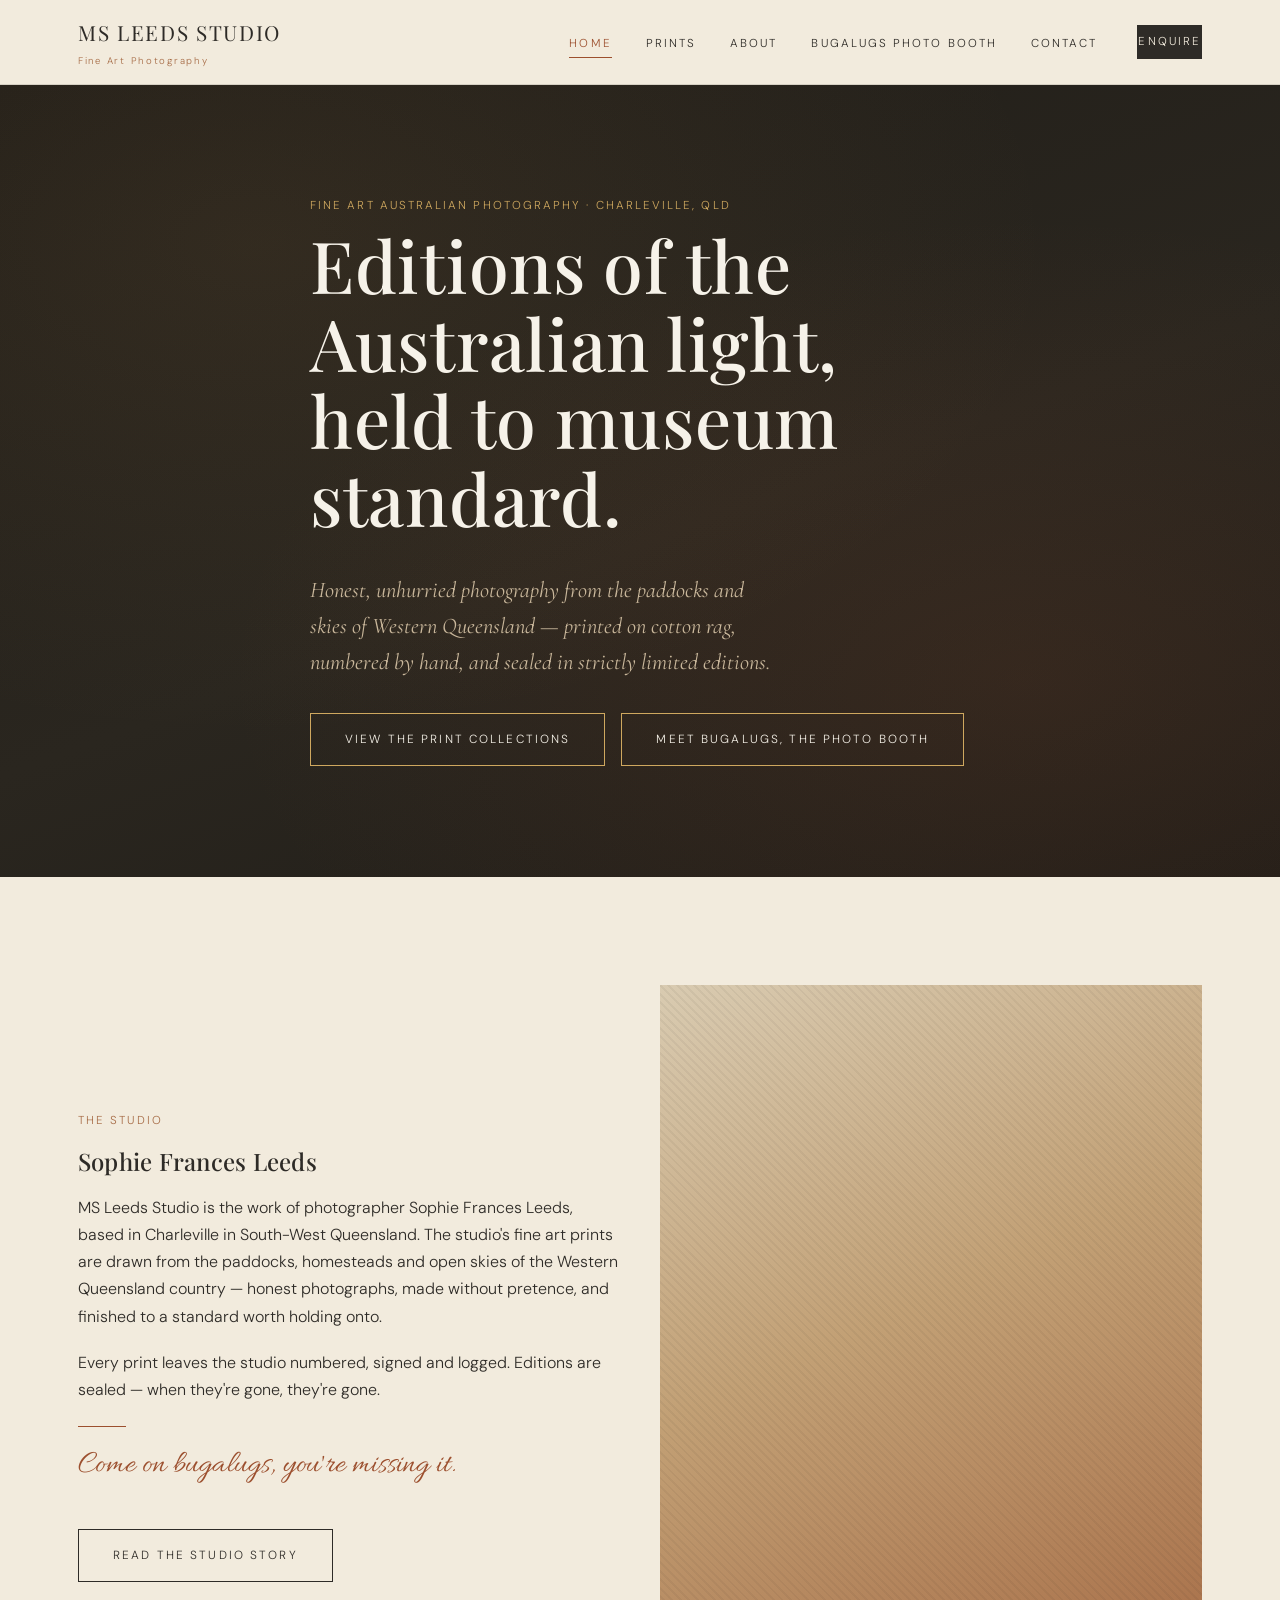
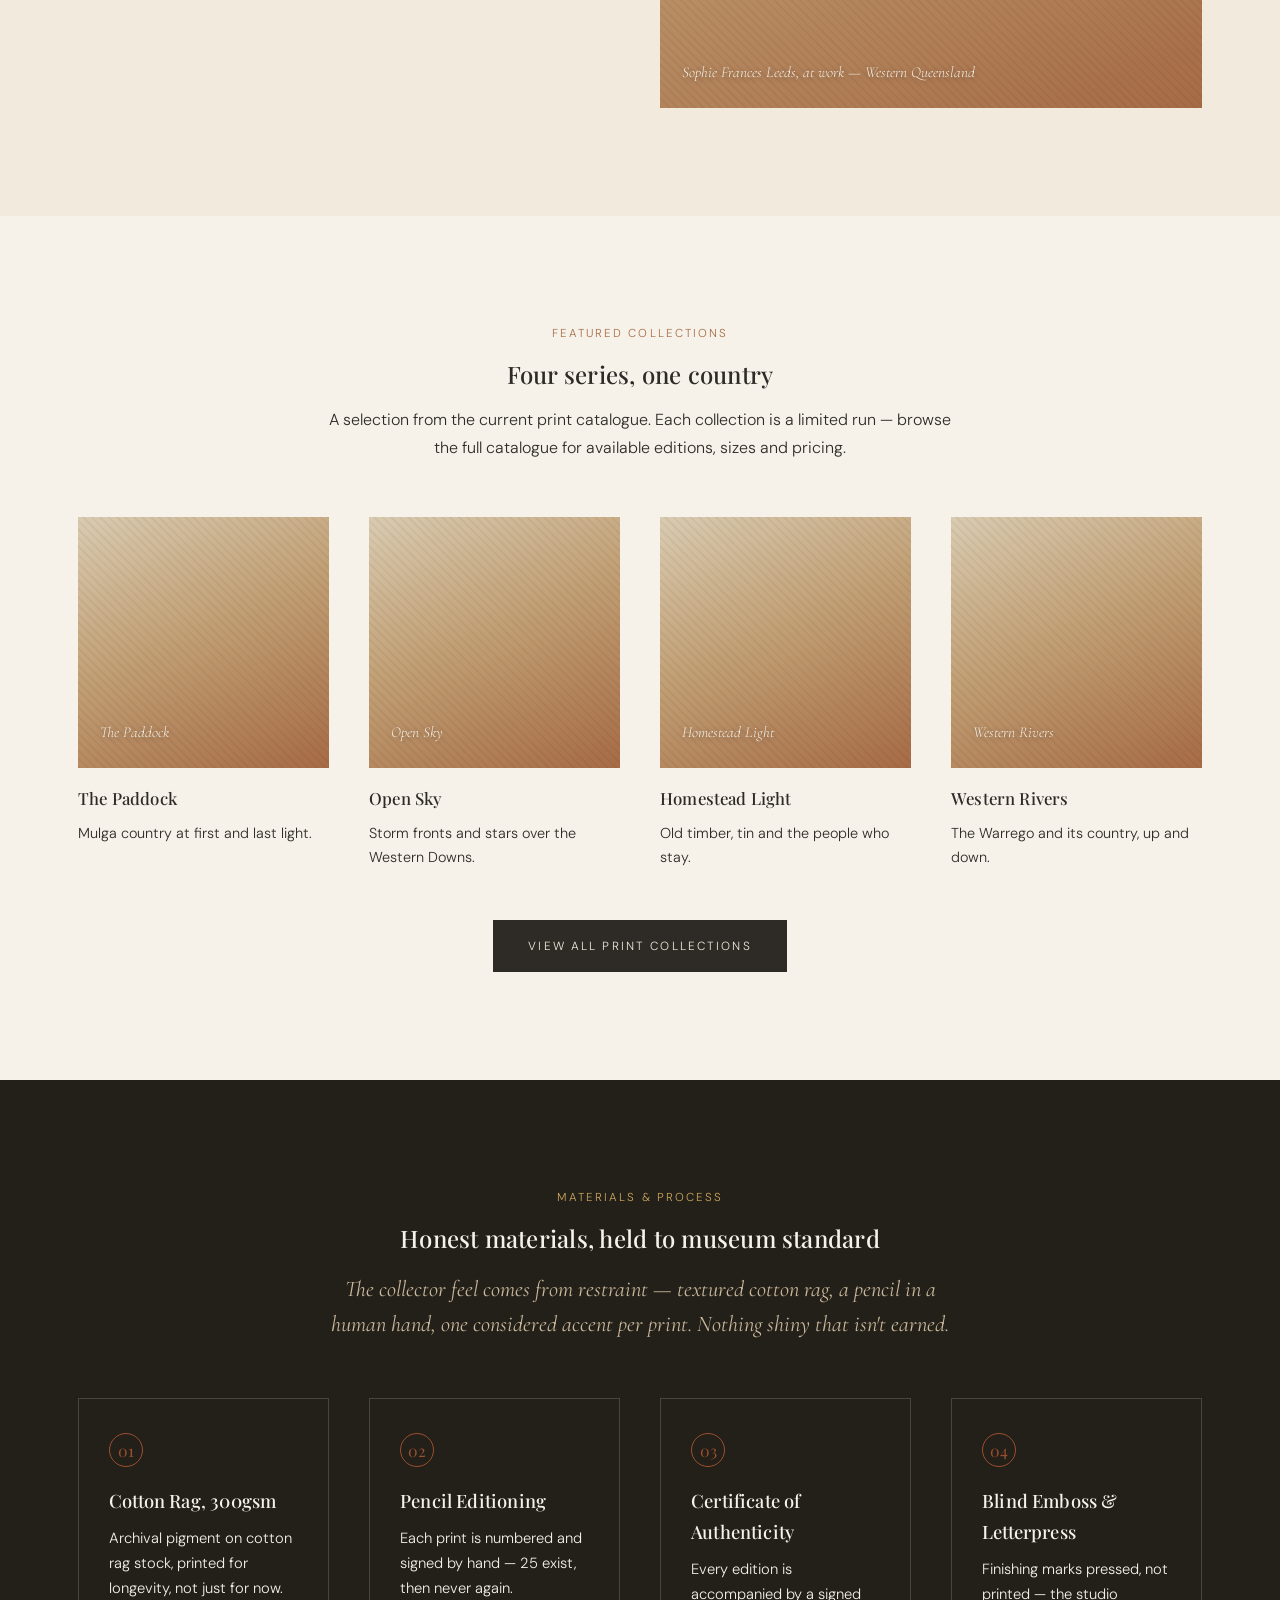
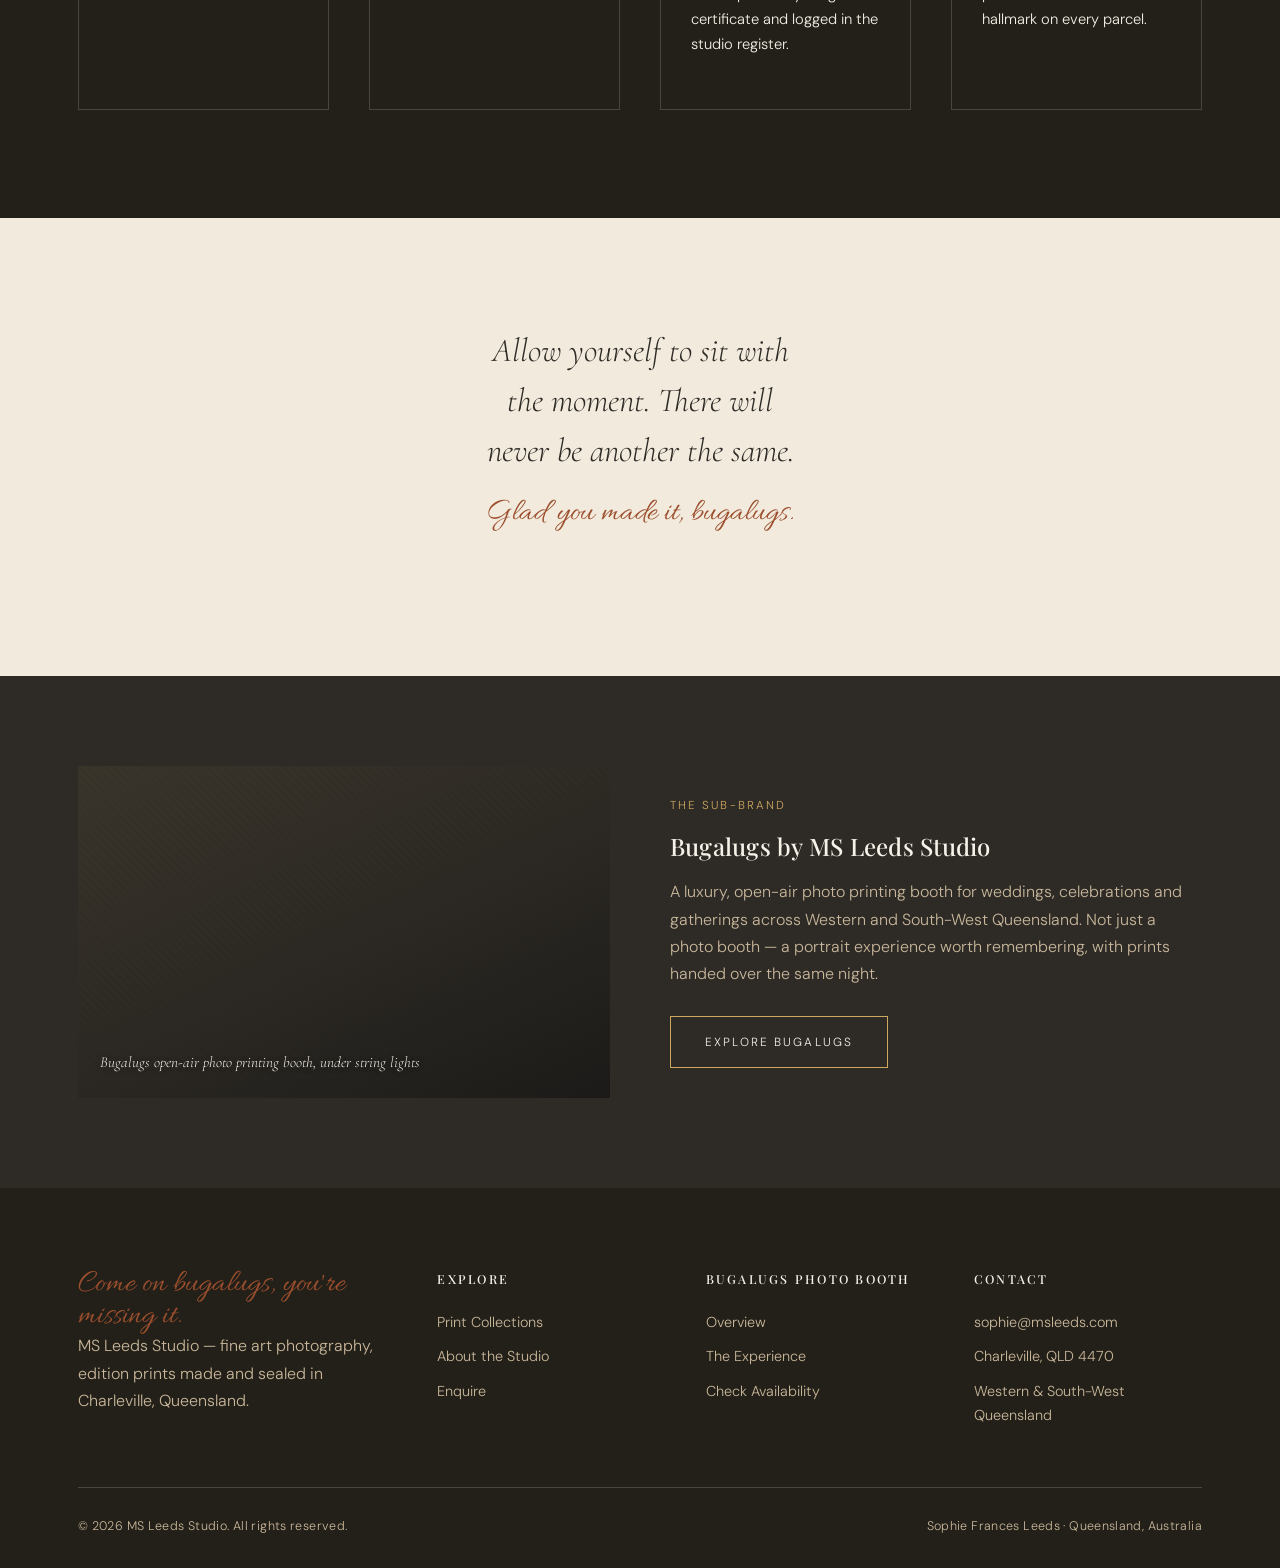
==== index.html @ 44778440 "Build MS Leeds Studio and Bugalugs sub-brand website Static, two-brand site: MS Leeds Studio (fine a" ====
<!doctype html>
<html lang="en-AU">
<head>
<meta charset="UTF-8">
<meta name="viewport" content="width=device-width, initial-scale=1.0">
<title>MS Leeds Studio — Fine Art Australian Photography Prints</title>
<meta name="description" content="MS Leeds Studio: fine art Australian photography, museum-standard limited edition prints made by Sophie Frances Leeds in Charleville, Queensland. Home of Bugalugs, the open-air photo printing booth.">
<link rel="preconnect" href="https://fonts.googleapis.com">
<link href="https://fonts.googleapis.com/css2?family=Playfair+Display:wght@500;600&family=Cormorant+Garamond:ital@1&family=Allura&family=DM+Sans:wght@300;400;500&display=swap" rel="stylesheet">
<link rel="stylesheet" href="css/style.css">
</head>
<body>

<header class="site-header">
  <div class="container">
    <a href="index.html" class="brand-mark">MS LEEDS STUDIO<small>Fine Art Photography</small></a>
    <nav class="main-nav">
      <ul>
        <li><a href="index.html" class="active">Home</a></li>
        <li><a href="gallery.html">Prints</a></li>
        <li><a href="about.html">About</a></li>
        <li><a href="bugalugs/index.html">Bugalugs Photo Booth</a></li>
        <li><a href="contact.html">Contact</a></li>
        <li><a href="contact.html" class="btn btn-solid">Enquire</a></li>
      </ul>
    </nav>
    <button class="nav-toggle" aria-label="Toggle navigation" aria-expanded="false"><span></span><span></span><span></span></button>
  </div>
</header>

<section class="hero">
  <div class="hero-texture"></div>
  <div class="container">
    <span class="eyebrow on-dark">Fine Art Australian Photography · Charleville, QLD</span>
    <h1>Editions of the Australian light, held to museum standard.</h1>
    <p class="lede">Honest, unhurried photography from the paddocks and skies of Western Queensland — printed on cotton rag, numbered by hand, and sealed in strictly limited editions.</p>
    <div class="hero-actions">
      <a href="gallery.html" class="btn btn-on-dark">View the Print Collections</a>
      <a href="bugalugs/index.html" class="btn btn-on-dark">Meet Bugalugs, the Photo Booth</a>
    </div>
  </div>
</section>

<section class="section-linen">
  <div class="container grid grid-2" style="align-items:center;">
    <div>
      <span class="eyebrow">The Studio</span>
      <h2>Sophie Frances Leeds</h2>
      <p>MS Leeds Studio is the work of photographer Sophie Frances Leeds, based in Charleville in South-West Queensland. The studio's fine art prints are drawn from the paddocks, homesteads and open skies of the Western Queensland country — honest photographs, made without pretence, and finished to a standard worth holding onto.</p>
      <p>Every print leaves the studio numbered, signed and logged. Editions are sealed — when they're gone, they're gone.</p>
      <div class="rule"></div>
      <p class="script">Come on bugalugs, you're missing it.</p>
      <a href="about.html" class="btn" style="margin-top:10px;">Read the Studio Story</a>
    </div>
    <div class="frame tall">
      <span class="frame-caption">Sophie Frances Leeds, at work — Western Queensland</span>
    </div>
  </div>
</section>

<section class="section-paper">
  <div class="container">
    <div class="section-header center">
      <span class="eyebrow">Featured Collections</span>
      <h2>Four series, one country</h2>
      <p>A selection from the current print catalogue. Each collection is a limited run — browse the full catalogue for available editions, sizes and pricing.</p>
    </div>
    <div class="grid grid-4">
      <div>
        <div class="frame square"><span class="frame-caption">The Paddock</span></div>
        <h3 style="font-size:1.05rem;margin-top:16px;">The Paddock</h3>
        <p style="font-size:0.9rem;margin:0;">Mulga country at first and last light.</p>
      </div>
      <div>
        <div class="frame square"><span class="frame-caption">Open Sky</span></div>
        <h3 style="font-size:1.05rem;margin-top:16px;">Open Sky</h3>
        <p style="font-size:0.9rem;margin:0;">Storm fronts and stars over the Western Downs.</p>
      </div>
      <div>
        <div class="frame square"><span class="frame-caption">Homestead Light</span></div>
        <h3 style="font-size:1.05rem;margin-top:16px;">Homestead Light</h3>
        <p style="font-size:0.9rem;margin:0;">Old timber, tin and the people who stay.</p>
      </div>
      <div>
        <div class="frame square"><span class="frame-caption">Western Rivers</span></div>
        <h3 style="font-size:1.05rem;margin-top:16px;">Western Rivers</h3>
        <p style="font-size:0.9rem;margin:0;">The Warrego and its country, up and down.</p>
      </div>
    </div>
    <div style="text-align:center;margin-top:50px;">
      <a href="gallery.html" class="btn btn-solid">View All Print Collections</a>
    </div>
  </div>
</section>

<section class="section-dark">
  <div class="container">
    <div class="section-header center on-dark">
      <span class="eyebrow on-dark">Materials &amp; Process</span>
      <h2>Honest materials, held to museum standard</h2>
      <p class="lede" style="margin:0 auto;color:var(--dust);">The collector feel comes from restraint — textured cotton rag, a pencil in a human hand, one considered accent per print. Nothing shiny that isn't earned.</p>
    </div>
    <div class="grid grid-4 on-dark">
      <div class="card" style="background:transparent;border-color:var(--line-on-dark);">
        <div class="card-icon">01</div>
        <h3>Cotton Rag, 300gsm</h3>
        <p style="font-size:0.92rem;">Archival pigment on cotton rag stock, printed for longevity, not just for now.</p>
      </div>
      <div class="card" style="background:transparent;border-color:var(--line-on-dark);">
        <div class="card-icon">02</div>
        <h3>Pencil Editioning</h3>
        <p style="font-size:0.92rem;">Each print is numbered and signed by hand — 25 exist, then never again.</p>
      </div>
      <div class="card" style="background:transparent;border-color:var(--line-on-dark);">
        <div class="card-icon">03</div>
        <h3>Certificate of Authenticity</h3>
        <p style="font-size:0.92rem;">Every edition is accompanied by a signed certificate and logged in the studio register.</p>
      </div>
      <div class="card" style="background:transparent;border-color:var(--line-on-dark);">
        <div class="card-icon">04</div>
        <h3>Blind Emboss &amp; Letterpress</h3>
        <p style="font-size:0.92rem;">Finishing marks pressed, not printed — the studio hallmark on every parcel.</p>
      </div>
    </div>
  </div>
</section>

<section class="section-linen">
  <div class="container" style="text-align:center;">
    <p class="pull-quote" style="margin:0 auto;">Allow yourself to sit with the moment. There will never be another the same.</p>
    <p class="script" style="margin-top:22px;">Glad you made it, bugalugs.</p>
  </div>
</section>

<section class="subbrand-strip">
  <div class="container grid grid-2">
    <div class="frame dark wide"><span class="frame-caption">Bugalugs open-air photo printing booth, under string lights</span></div>
    <div>
      <span class="eyebrow on-dark">The Sub-Brand</span>
      <h2 style="color:var(--paper);">Bugalugs by MS Leeds Studio</h2>
      <p style="color:var(--dust);">A luxury, open-air photo printing booth for weddings, celebrations and gatherings across Western and South-West Queensland. Not just a photo booth — a portrait experience worth remembering, with prints handed over the same night.</p>
      <a href="bugalugs/index.html" class="btn btn-on-dark" style="margin-top:10px;">Explore Bugalugs</a>
    </div>
  </div>
</section>

<footer class="site-footer">
  <div class="container">
    <div class="footer-grid">
      <div class="footer-brand">
        <span class="script">Come on bugalugs, you're missing it.</span>
        <p>MS Leeds Studio — fine art photography, edition prints made and sealed in Charleville, Queensland.</p>
      </div>
      <div>
        <h4>Explore</h4>
        <ul>
          <li><a href="gallery.html">Print Collections</a></li>
          <li><a href="about.html">About the Studio</a></li>
          <li><a href="contact.html">Enquire</a></li>
        </ul>
      </div>
      <div>
        <h4>Bugalugs Photo Booth</h4>
        <ul>
          <li><a href="bugalugs/index.html">Overview</a></li>
          <li><a href="bugalugs/experience.html">The Experience</a></li>
          <li><a href="bugalugs/booking.html">Check Availability</a></li>
        </ul>
      </div>
      <div>
        <h4>Contact</h4>
        <ul>
          <li><a href="mailto:sophie@msleeds.com">sophie@msleeds.com</a></li>
          <li>Charleville, QLD 4470</li>
          <li>Western &amp; South-West Queensland</li>
        </ul>
      </div>
    </div>
    <div class="footer-bottom">
      <span>&copy; <span data-year></span> MS Leeds Studio. All rights reserved.</span>
      <span>Sophie Frances Leeds · Queensland, Australia</span>
    </div>
  </div>
</footer>

<script src="js/main.js"></script>
</body>
</html>
---- css/style.css ----
/* ==========================================================================
   MS LEEDS STUDIO — Design System
   Blend of Brand Bible Edition 05 directions 1a (Paddock Archive) and
   1b (Collector's Cabinet): charcoal/gold base with one rust accent
   and the Allura tagline script carried through.
   ========================================================================== */

:root {
  /* Core palette — MS LEEDS STUDIO */
  --ink: #2e2b27;              /* Ironbark Ink */
  --charcoal: #232019;         /* Collector's Cabinet ground */
  --linen: #f2ebdd;            /* Bleached Linen */
  --paper: #f6f2e9;            /* Paper White */
  --sand: #cdb593;             /* River Sand */
  --kraft: #c2a075;            /* Kraft */
  --walnut: #a66b45;           /* Walnut Clay */
  --rust: #9c4f2e;             /* Sun-Worn Rust — one accent per view */
  --dust: #c9b79b;             /* Dust */
  --gold: #b98a4e;             /* Stockman's Hat / foil gold */
  --gold-bright: #cfa85f;      /* brighter foil highlight */
  --line: rgba(46, 43, 39, 0.14);
  --line-on-dark: rgba(242, 235, 221, 0.18);

  /* Type */
  --font-display: "Playfair Display", "Times New Roman", serif;
  --font-script: "Allura", cursive;
  --font-lede: "Cormorant Garamond", serif;
  --font-body: "DM Sans", -apple-system, sans-serif;

  --tracking-caps: 0.18em;
  --tracking-wide: 0.08em;

  --container: 1180px;
  --radius: 2px;
}

/* ---- Reset ---- */
* { box-sizing: border-box; }
html { scroll-behavior: smooth; }
body {
  margin: 0;
  background: var(--linen);
  color: var(--ink);
  font-family: var(--font-body);
  font-weight: 300;
  font-size: 16px;
  line-height: 1.7;
  -webkit-font-smoothing: antialiased;
}
img { max-width: 100%; display: block; }
a { color: inherit; text-decoration: none; }
ul { list-style: none; margin: 0; padding: 0; }
h1, h2, h3, h4 {
  font-family: var(--font-display);
  font-weight: 500;
  margin: 0 0 0.5em;
  letter-spacing: 0.01em;
}
p { margin: 0 0 1.2em; }
.container {
  max-width: var(--container);
  margin: 0 auto;
  padding: 0 28px;
}

/* ---- Utility type styles ---- */
.eyebrow {
  font-family: var(--font-body);
  font-size: 0.72rem;
  letter-spacing: var(--tracking-caps);
  text-transform: uppercase;
  color: var(--walnut);
  display: block;
  margin-bottom: 0.9em;
}
.eyebrow.on-dark { color: var(--gold-bright); }
.script {
  font-family: var(--font-script);
  font-size: 2rem;
  font-weight: 400;
  color: var(--rust);
  line-height: 1;
}
.script.on-dark { color: var(--gold-bright); }
.lede {
  font-family: var(--font-lede);
  font-style: italic;
  font-size: 1.4rem;
  line-height: 1.6;
  font-weight: 400;
}
.spaced-caps {
  text-transform: uppercase;
  letter-spacing: var(--tracking-caps);
}
.rule {
  width: 48px;
  height: 1px;
  background: var(--rust);
  border: none;
  margin: 1.4em 0;
}
.rule.center { margin-left: auto; margin-right: auto; }
.rule.on-dark { background: var(--gold); }

/* ---- Buttons ---- */
.btn {
  display: inline-block;
  padding: 15px 34px;
  font-family: var(--font-body);
  font-size: 0.74rem;
  letter-spacing: var(--tracking-caps);
  text-transform: uppercase;
  border: 1px solid var(--ink);
  color: var(--ink);
  background: transparent;
  transition: background 0.25s ease, color 0.25s ease, border-color 0.25s ease;
  cursor: pointer;
}
.btn:hover { background: var(--ink); color: var(--linen); }
.btn-solid {
  background: var(--ink);
  color: var(--linen);
  border-color: var(--ink);
}
.btn-solid:hover { background: var(--rust); border-color: var(--rust); color: var(--paper); }
.btn-on-dark { border-color: var(--gold-bright); color: var(--paper); }
.btn-on-dark:hover { background: var(--gold); border-color: var(--gold); color: var(--charcoal); }

/* ---- Header / Nav ---- */
.site-header {
  position: sticky;
  top: 0;
  z-index: 100;
  /* Solid (not translucent+blurred) background: backdrop-filter would create a
     new containing block for the fixed-position mobile nav panel below,
     collapsing it to the header's own height instead of the full viewport. */
  background: var(--linen);
  border-bottom: 1px solid var(--line);
}
.site-header .container {
  display: flex;
  align-items: center;
  justify-content: space-between;
  height: 84px;
}
.brand-mark {
  font-family: var(--font-display);
  font-size: 1.3rem;
  letter-spacing: var(--tracking-wide);
}
.brand-mark small {
  display: block;
  font-family: var(--font-body);
  font-size: 0.6rem;
  letter-spacing: var(--tracking-caps);
  color: var(--walnut);
  margin-top: 3px;
}
.main-nav ul { display: flex; gap: 34px; align-items: center; }
.main-nav a {
  font-size: 0.72rem;
  letter-spacing: var(--tracking-caps);
  text-transform: uppercase;
  padding: 6px 0;
  border-bottom: 1px solid transparent;
  transition: border-color 0.2s ease, color 0.2s ease;
}
.main-nav a:hover, .main-nav a.active { border-color: var(--rust); color: var(--rust); }
.main-nav .btn { margin-left: 6px; }
.nav-toggle {
  display: none;
  background: none;
  border: none;
  cursor: pointer;
  padding: 8px;
}
.nav-toggle span {
  display: block;
  width: 24px;
  height: 1px;
  background: var(--ink);
  margin: 6px 0;
}

/* ---- Hero ---- */
.hero {
  min-height: 88vh;
  display: flex;
  align-items: center;
  position: relative;
  background: var(--charcoal);
  color: var(--paper);
  overflow: hidden;
}
.hero-texture {
  position: absolute;
  inset: 0;
  background:
    radial-gradient(ellipse at 20% 20%, rgba(185,138,78,0.10), transparent 55%),
    radial-gradient(ellipse at 80% 75%, rgba(156,79,46,0.14), transparent 55%),
    linear-gradient(160deg, #201d18 0%, #2a261f 55%, #201d18 100%);
}
.hero .container { position: relative; z-index: 2; }
.hero h1 {
  font-size: clamp(2.6rem, 5.6vw, 4.6rem);
  color: var(--paper);
  max-width: 15ch;
  line-height: 1.08;
}
.hero p.lede { max-width: 46ch; color: var(--dust); }
.hero-actions { display: flex; gap: 16px; margin-top: 34px; flex-wrap: wrap; }

/* ---- Sections ---- */
section { padding: 108px 0; }
.section-tight { padding: 72px 0; }
.section-dark { background: var(--charcoal); color: var(--paper); }
.section-linen { background: var(--linen); }
.section-paper { background: var(--paper); }
.section-header { max-width: 640px; margin-bottom: 56px; }
.section-header.center { margin-left: auto; margin-right: auto; text-align: center; }
.section-dark .eyebrow { color: var(--gold-bright); }
.section-dark h2 { color: var(--paper); }

/* ---- Grids ---- */
.grid {
  display: grid;
  gap: 40px;
}
.grid-2 { grid-template-columns: repeat(2, 1fr); }
.grid-3 { grid-template-columns: repeat(3, 1fr); }
.grid-4 { grid-template-columns: repeat(4, 1fr); }

/* ---- Frame placeholder (for photography not yet supplied) ---- */
.frame {
  position: relative;
  width: 100%;
  aspect-ratio: 4 / 5;
  background: linear-gradient(155deg, #d9cbb1 0%, #c2a075 45%, #a66b45 100%);
  display: flex;
  align-items: flex-end;
  padding: 22px;
  overflow: hidden;
}
.frame::before {
  content: "";
  position: absolute;
  inset: 0;
  background-image:
    repeating-linear-gradient(45deg, rgba(46,43,39,0.05) 0 2px, transparent 2px 6px);
  mix-blend-mode: multiply;
}
.frame.wide { aspect-ratio: 16 / 10; }
.frame.square { aspect-ratio: 1 / 1; }
.frame.tall { aspect-ratio: 3 / 4; }
.frame.dark {
  background: linear-gradient(155deg, #3a352b 0%, #2b2823 55%, #1c1b19 100%);
}
.frame-caption {
  position: relative;
  z-index: 2;
  font-family: var(--font-lede);
  font-style: italic;
  font-size: 0.95rem;
  color: var(--paper);
  text-shadow: 0 1px 6px rgba(0,0,0,0.35);
}

/* ---- Cards ---- */
.card {
  border: 1px solid var(--line);
  padding: 34px 30px;
  background: var(--paper);
}
.card h3 { font-size: 1.15rem; }
.card-icon {
  width: 34px; height: 34px;
  border: 1px solid var(--rust);
  border-radius: 50%;
  display: flex; align-items: center; justify-content: center;
  margin-bottom: 18px;
  color: var(--rust);
  font-family: var(--font-display);
}

/* ---- Numbered list (principles etc.) ---- */
.numbered-list li {
  display: flex;
  gap: 18px;
  padding: 16px 0;
  border-bottom: 1px solid var(--line);
  align-items: baseline;
}
.numbered-list li:first-child { border-top: 1px solid var(--line); }
.numbered-list .num {
  font-family: var(--font-display);
  color: var(--rust);
  font-size: 1.05rem;
  width: 28px;
  flex-shrink: 0;
}
.on-dark .numbered-list li { border-color: var(--line-on-dark); }

/* ---- Quote block ---- */
.pull-quote {
  font-family: var(--font-lede);
  font-style: italic;
  font-size: clamp(1.5rem, 2.6vw, 2.1rem);
  line-height: 1.5;
  max-width: 22ch;
}

/* ---- Steps ---- */
.steps { display: grid; grid-template-columns: repeat(5, 1fr); gap: 24px; }
.step { text-align: center; }
.step .num {
  font-family: var(--font-display);
  font-size: 1.6rem;
  color: var(--gold-bright);
  display: block;
  margin-bottom: 10px;
}

/* ---- Gallery masonry-ish ---- */
.gallery-grid {
  display: grid;
  grid-template-columns: repeat(3, 1fr);
  gap: 22px;
}

/* ---- Form ---- */
.form-wrap { max-width: 640px; }
.field { margin-bottom: 22px; }
.field label {
  display: block;
  font-size: 0.7rem;
  letter-spacing: var(--tracking-caps);
  text-transform: uppercase;
  margin-bottom: 8px;
  color: var(--walnut);
}
.on-dark .field label { color: var(--gold-bright); }
.field input,
.field select,
.field textarea {
  width: 100%;
  padding: 13px 14px;
  background: var(--paper);
  border: 1px solid var(--line);
  font-family: var(--font-body);
  font-size: 0.95rem;
  color: var(--ink);
}
.on-dark .field input,
.on-dark .field select,
.on-dark .field textarea {
  background: rgba(246,242,233,0.06);
  border-color: var(--line-on-dark);
  color: var(--paper);
}
.field textarea { min-height: 130px; resize: vertical; }
.field-row { display: grid; grid-template-columns: 1fr 1fr; gap: 20px; }
.form-note { font-size: 0.85rem; color: var(--walnut); margin-top: 18px; }
.on-dark .form-note { color: var(--dust); }
.form-success {
  display: none;
  padding: 22px;
  border: 1px solid var(--rust);
  background: rgba(156,79,46,0.06);
  margin-top: 20px;
}
.form-success.visible { display: block; }

/* ---- Footer ---- */
.site-footer {
  background: var(--charcoal);
  color: var(--dust);
  padding: 80px 0 30px;
}
.footer-grid {
  display: grid;
  grid-template-columns: 1.4fr 1fr 1fr 1fr;
  gap: 40px;
  padding-bottom: 50px;
  border-bottom: 1px solid var(--line-on-dark);
}
.footer-grid h4 {
  color: var(--paper);
  font-size: 0.78rem;
  letter-spacing: var(--tracking-caps);
  text-transform: uppercase;
  margin-bottom: 20px;
}
.footer-grid ul li { margin-bottom: 10px; font-size: 0.9rem; }
.footer-grid ul a:hover { color: var(--gold-bright); }
.footer-brand .script { margin-bottom: 14px; }
.footer-bottom {
  display: flex;
  justify-content: space-between;
  align-items: center;
  padding-top: 28px;
  font-size: 0.78rem;
  letter-spacing: 0.03em;
  flex-wrap: wrap;
  gap: 10px;
}
.footer-bottom a:hover { color: var(--gold-bright); }

/* ---- Badges / tags ---- */
.tag-row { display: flex; flex-wrap: wrap; gap: 10px; }
.tag {
  font-size: 0.68rem;
  letter-spacing: var(--tracking-caps);
  text-transform: uppercase;
  padding: 8px 14px;
  border: 1px solid var(--line);
}
.on-dark .tag { border-color: var(--line-on-dark); }

/* ---- Sub-brand strip (cross-promo) ---- */
.subbrand-strip {
  background: var(--ink);
  color: var(--paper);
  padding: 90px 0;
}
.subbrand-strip .grid-2 { align-items: center; gap: 60px; }

/* ---- Responsive ---- */
@media (max-width: 980px) {
  .grid-3, .grid-4 { grid-template-columns: repeat(2, 1fr); }
  .footer-grid { grid-template-columns: 1fr 1fr; }
  .steps { grid-template-columns: repeat(3, 1fr); }
  .gallery-grid { grid-template-columns: repeat(2, 1fr); }
}
@media (max-width: 760px) {
  .main-nav { position: fixed; inset: 84px 0 0 0; background: var(--linen); padding: 30px 28px; transform: translateX(100%); transition: transform 0.3s ease; overflow-y: auto; }
  .main-nav.open { transform: translateX(0); }
  .main-nav ul { flex-direction: column; align-items: flex-start; gap: 22px; }
  .nav-toggle { display: block; }
  .grid-2, .grid-3, .grid-4 { grid-template-columns: 1fr; }
  .field-row { grid-template-columns: 1fr; }
  .footer-grid { grid-template-columns: 1fr; }
  .steps { grid-template-columns: 1fr 1fr; }
  .gallery-grid { grid-template-columns: 1fr 1fr; }
  section { padding: 72px 0; }
  .subbrand-strip .grid-2 { gap: 34px; }
}
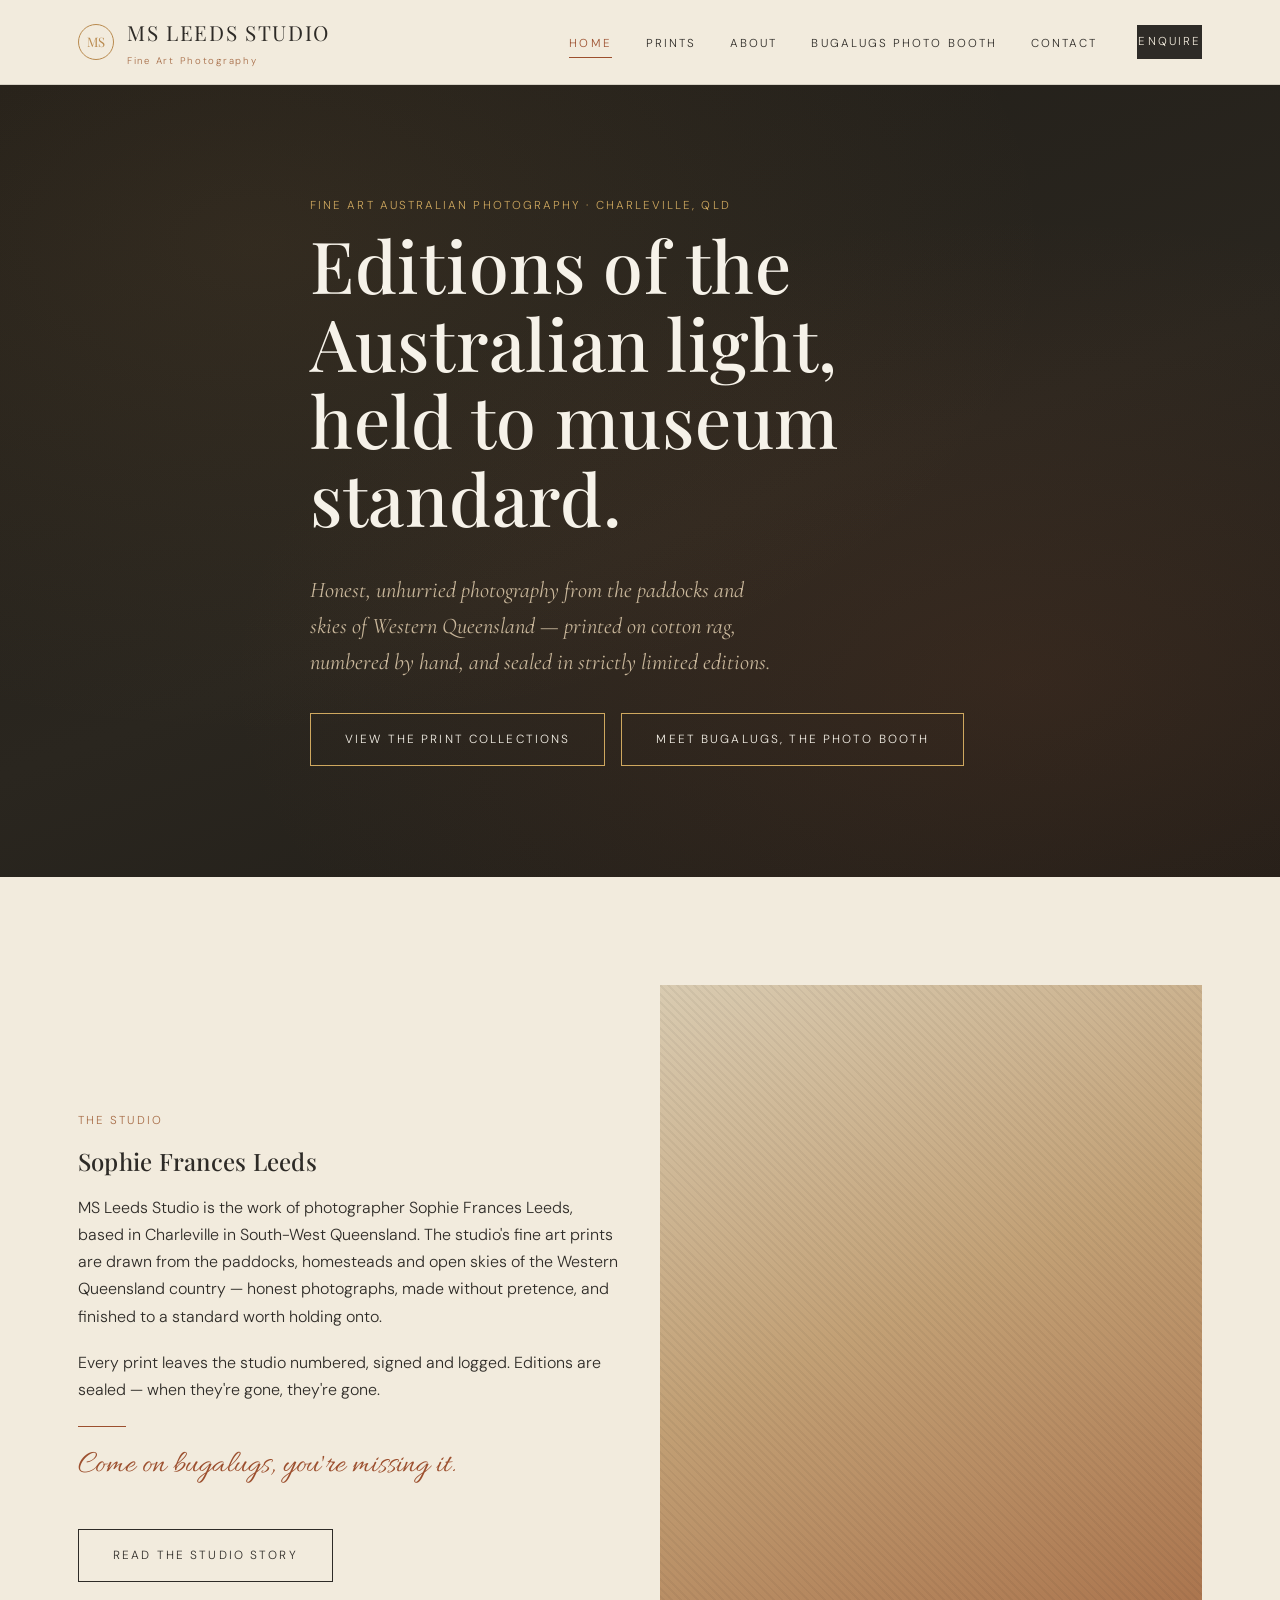
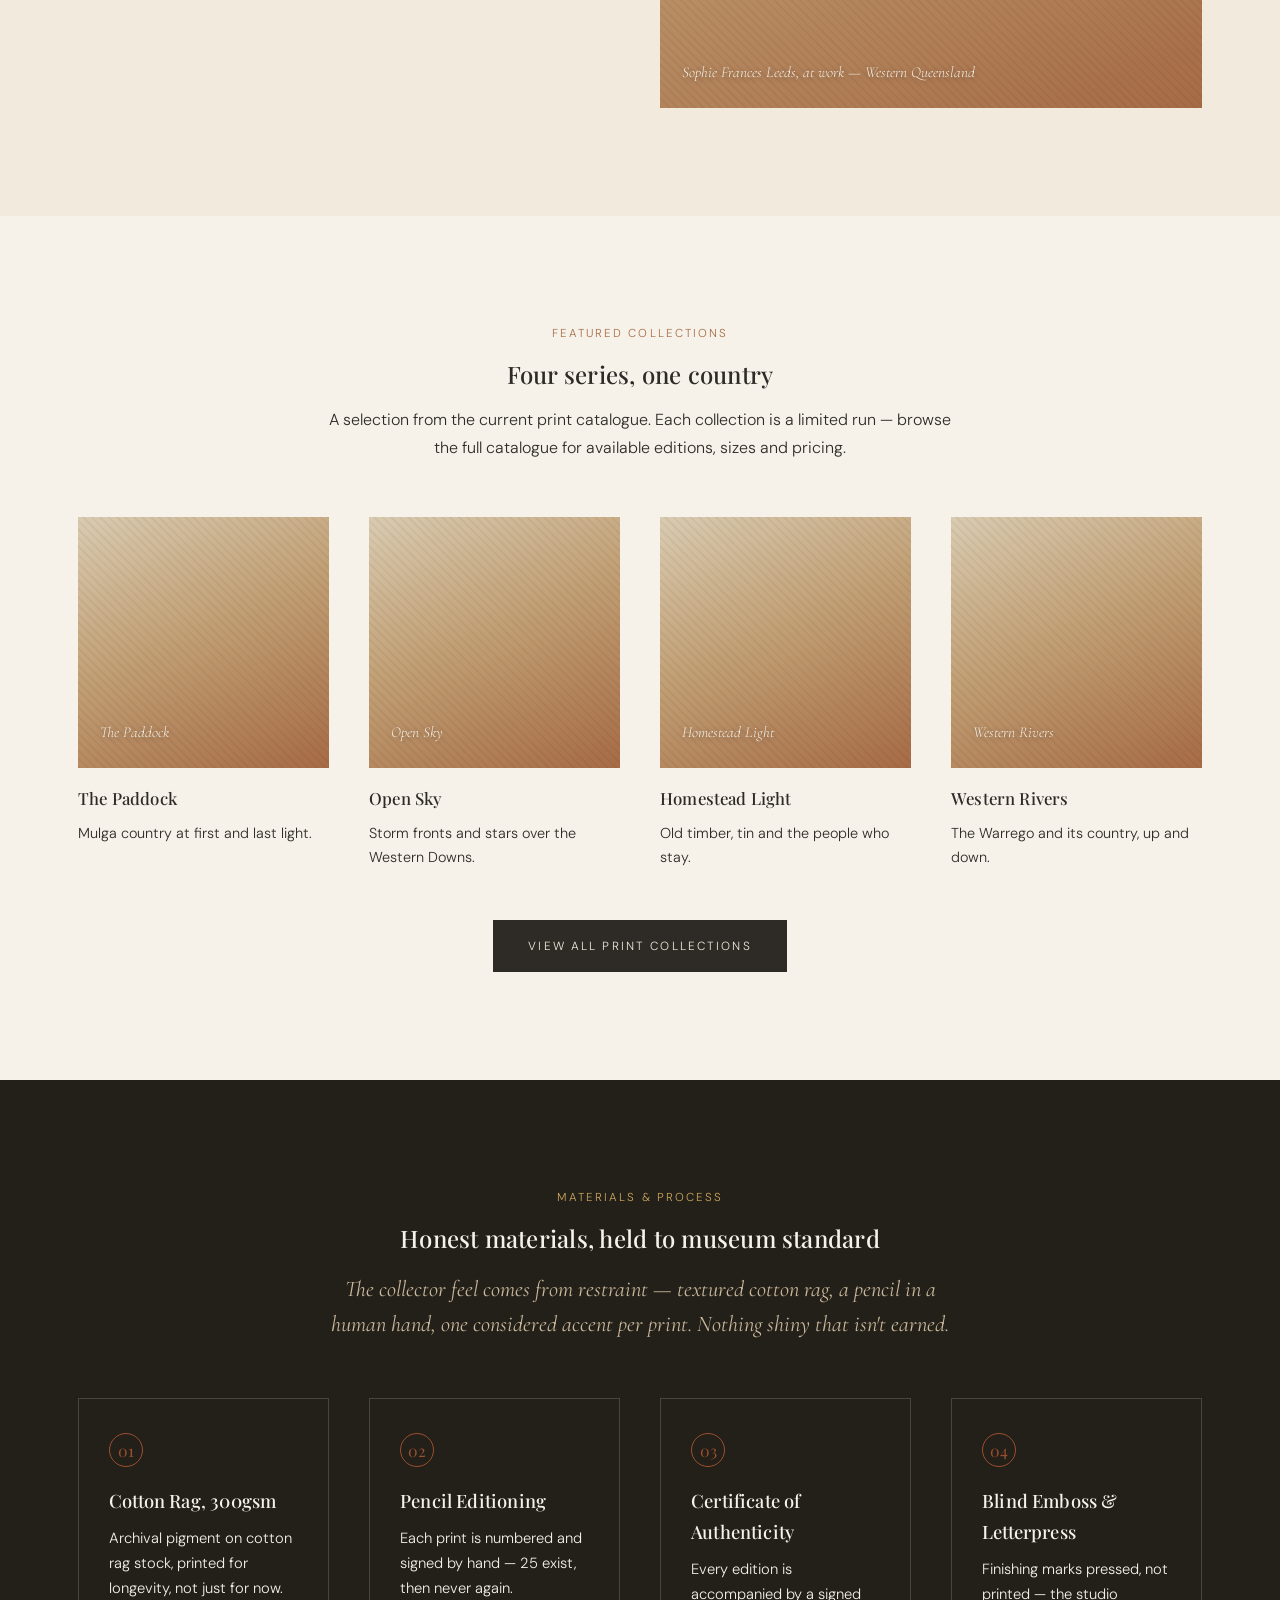
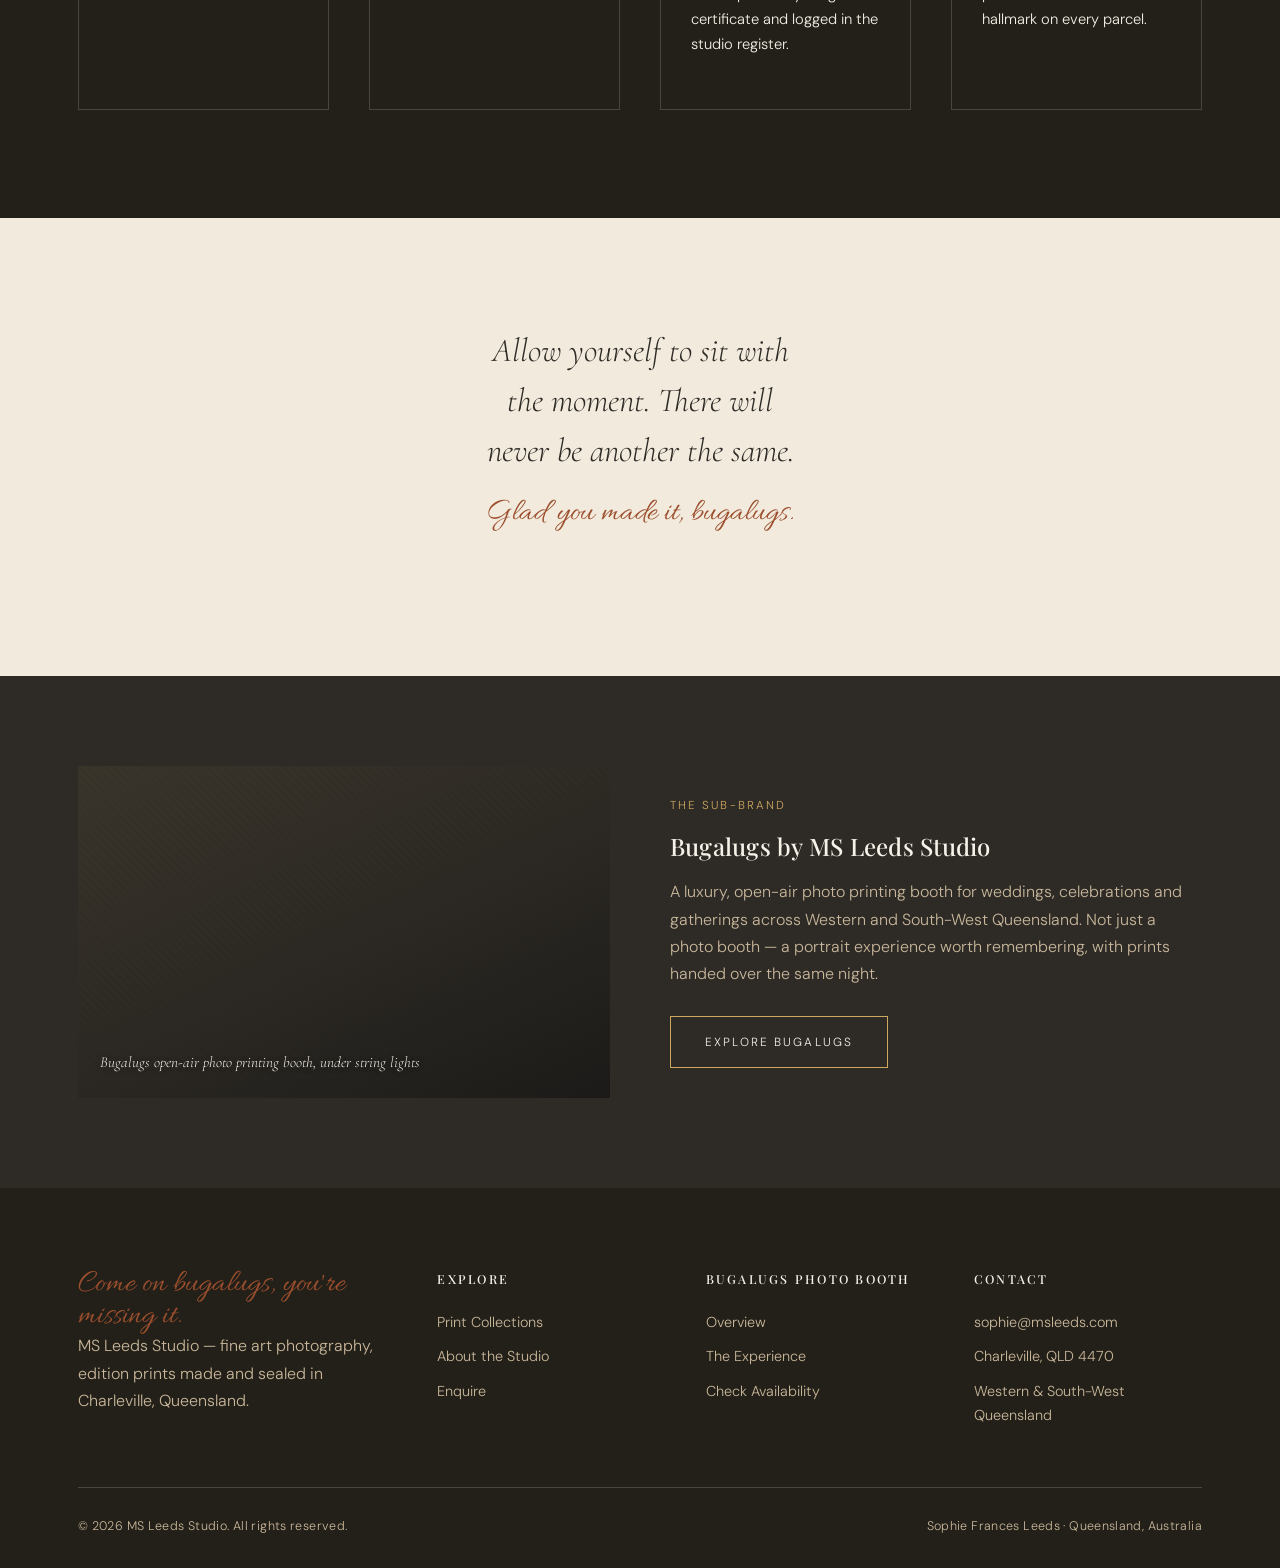
==== commit eb67fea9: "Add MS/B monogram badges and School Formals & Ag Shows event types Pulls in the parts of the newly s" ====
--- a/index.html
+++ b/index.html
@@ -4,6 +4,7 @@
 <meta charset="UTF-8">
 <meta name="viewport" content="width=device-width, initial-scale=1.0">
 <title>MS Leeds Studio — Fine Art Australian Photography Prints</title>
+<link rel="icon" type="image/svg+xml" href="data:image/svg+xml,%3Csvg xmlns='http://www.w3.org/2000/svg' viewBox='0 0 64 64'%3E%3Ccircle cx='32' cy='32' r='31' fill='%232e2b27'/%3E%3Ctext x='32' y='41' font-family='Georgia,serif' font-size='22' fill='%23cfa85f' text-anchor='middle'%3EMS%3C/text%3E%3C/svg%3E">
 <meta name="description" content="MS Leeds Studio: fine art Australian photography, museum-standard limited edition prints made by Sophie Frances Leeds in Charleville, Queensland. Home of Bugalugs, the open-air photo printing booth.">
 <link rel="preconnect" href="https://fonts.googleapis.com">
 <link href="https://fonts.googleapis.com/css2?family=Playfair+Display:wght@500;600&family=Cormorant+Garamond:ital@1&family=Allura&family=DM+Sans:wght@300;400;500&display=swap" rel="stylesheet">
@@ -13,7 +14,7 @@
 
 <header class="site-header">
   <div class="container">
-    <a href="index.html" class="brand-mark">MS LEEDS STUDIO<small>Fine Art Photography</small></a>
+    <a href="index.html" class="brand-mark"><span class="monogram" aria-hidden="true">MS</span><span>MS LEEDS STUDIO<small>Fine Art Photography</small></span></a>
     <nav class="main-nav">
       <ul>
         <li><a href="index.html" class="active">Home</a></li>
--- a/css/style.css
+++ b/css/style.css
@@ -145,6 +145,9 @@
   height: 84px;
 }
 .brand-mark {
+  display: flex;
+  align-items: center;
+  gap: 13px;
   font-family: var(--font-display);
   font-size: 1.3rem;
   letter-spacing: var(--tracking-wide);
@@ -156,6 +159,20 @@
   letter-spacing: var(--tracking-caps);
   color: var(--walnut);
   margin-top: 3px;
+}
+.monogram {
+  flex-shrink: 0;
+  width: 36px;
+  height: 36px;
+  border-radius: 50%;
+  border: 1px solid var(--gold);
+  display: flex;
+  align-items: center;
+  justify-content: center;
+  font-family: var(--font-display);
+  font-size: 0.82rem;
+  letter-spacing: 0.03em;
+  color: var(--gold);
 }
 .main-nav ul { display: flex; gap: 34px; align-items: center; }
 .main-nav a {
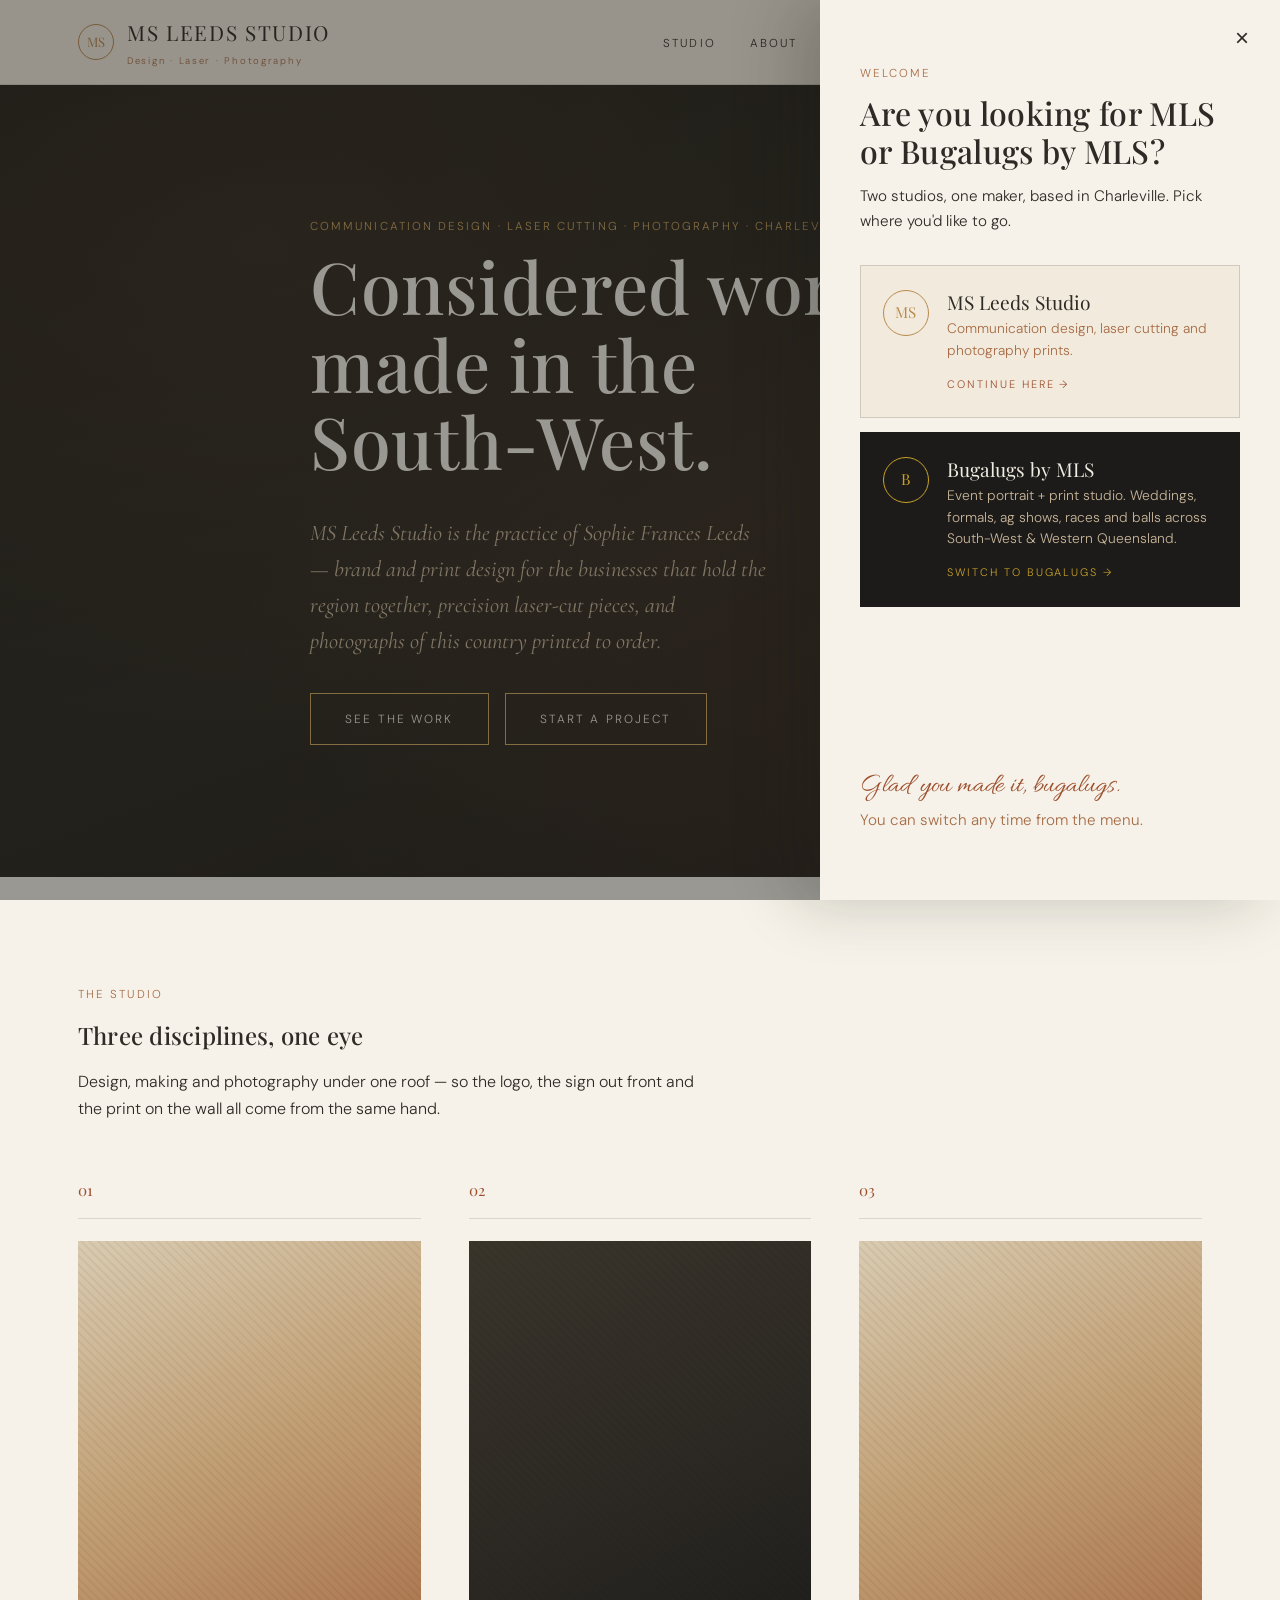
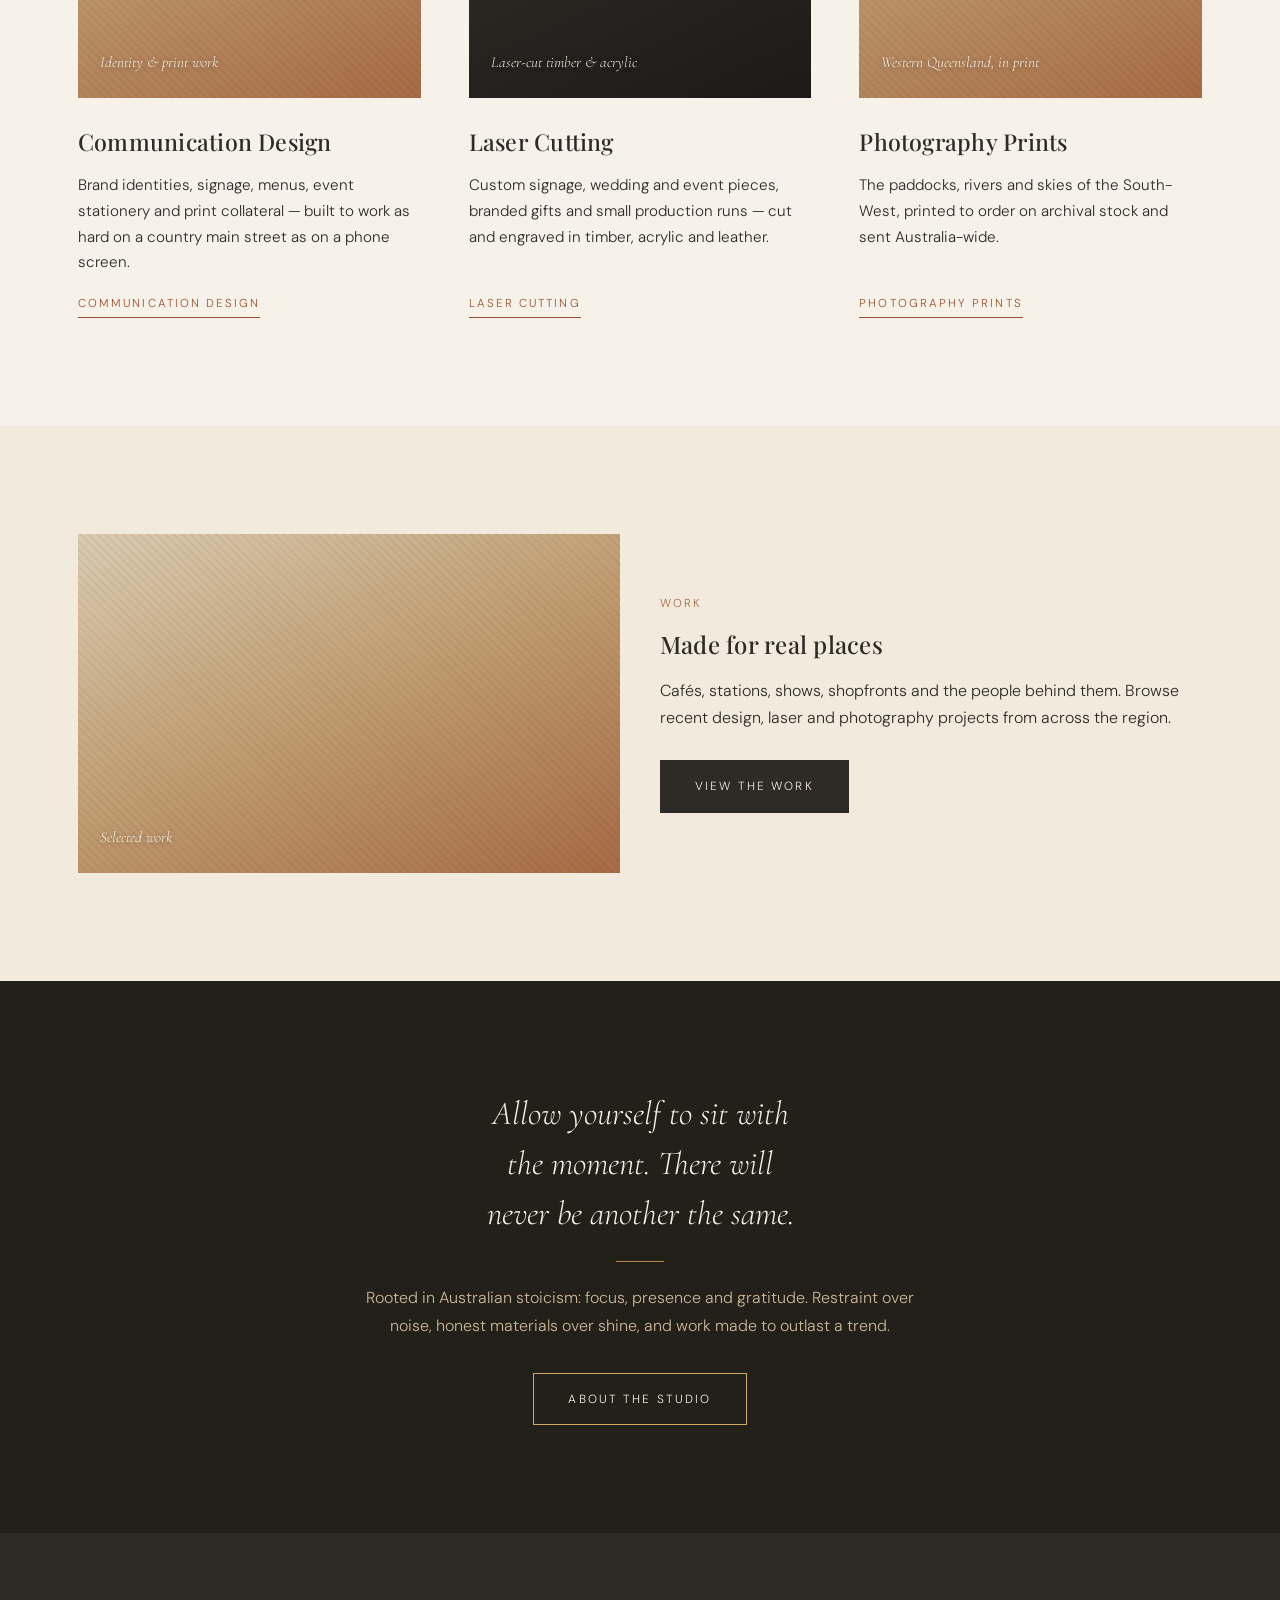
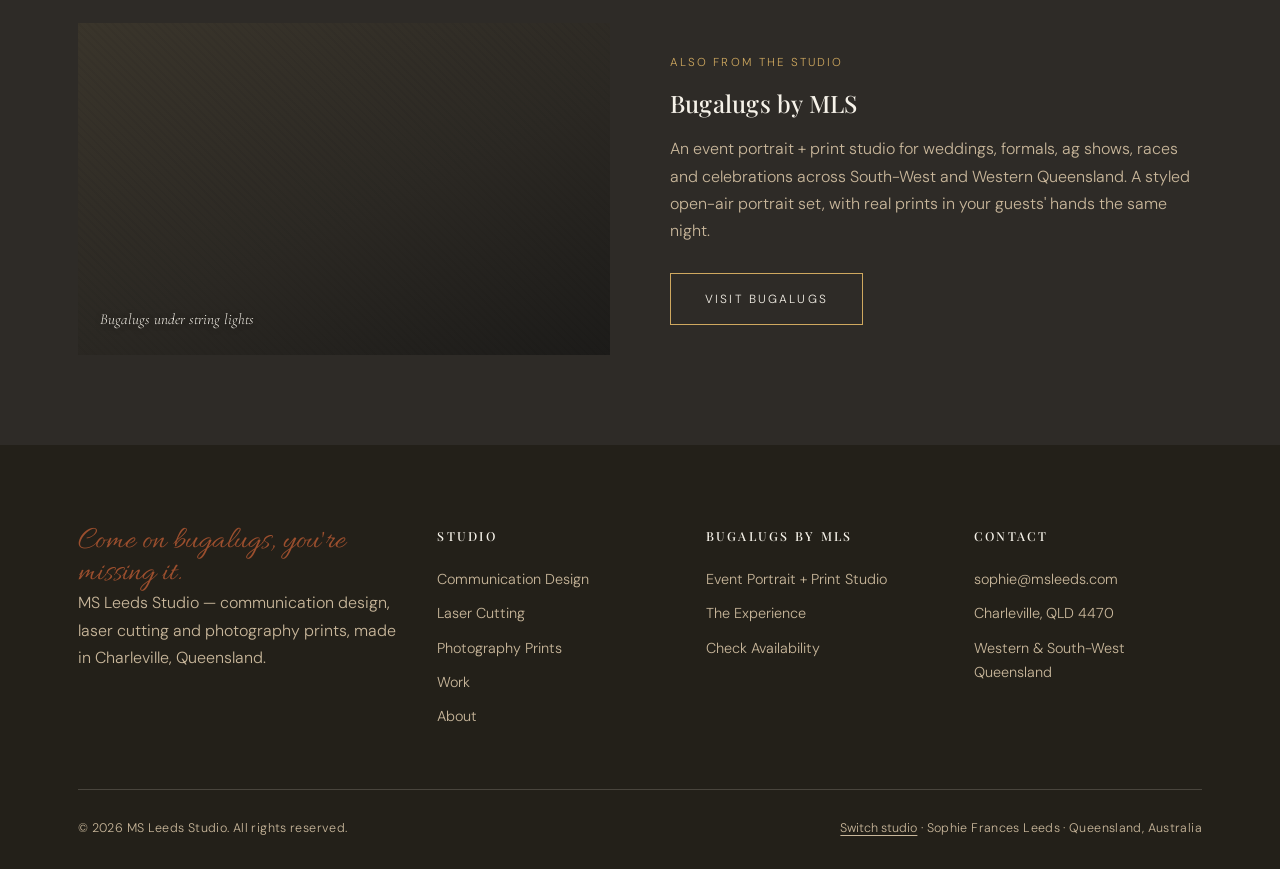
==== commit 2a9ed850: "Rework MLS landing page, add Studio/Work pages and first-visit studio chooser - New main menu: Studi" ====
--- a/index.html
+++ b/index.html
@@ -3,9 +3,9 @@
 <head>
 <meta charset="UTF-8">
 <meta name="viewport" content="width=device-width, initial-scale=1.0">
-<title>MS Leeds Studio — Fine Art Australian Photography Prints</title>
+<title>MS Leeds Studio — Communication Design, Laser Cutting & Photography</title>
 <link rel="icon" type="image/svg+xml" href="data:image/svg+xml,%3Csvg xmlns='http://www.w3.org/2000/svg' viewBox='0 0 64 64'%3E%3Ccircle cx='32' cy='32' r='31' fill='%232e2b27'/%3E%3Ctext x='32' y='41' font-family='Georgia,serif' font-size='22' fill='%23cfa85f' text-anchor='middle'%3EMS%3C/text%3E%3C/svg%3E">
-<meta name="description" content="MS Leeds Studio: fine art Australian photography, museum-standard limited edition prints made by Sophie Frances Leeds in Charleville, Queensland. Home of Bugalugs, the open-air photo printing booth.">
+<meta name="description" content="MS Leeds Studio is the Charleville practice of Sophie Frances Leeds: communication design for regional business, precision laser cutting, and photography of Western Queensland printed to order. Home of Bugalugs by MLS.">
 <link rel="preconnect" href="https://fonts.googleapis.com">
 <link href="https://fonts.googleapis.com/css2?family=Playfair+Display:wght@500;600&family=Cormorant+Garamond:ital@1&family=Allura&family=DM+Sans:wght@300;400;500&display=swap" rel="stylesheet">
 <link rel="stylesheet" href="css/style.css">
@@ -14,133 +14,94 @@
 
 <header class="site-header">
   <div class="container">
-    <a href="index.html" class="brand-mark"><span class="monogram" aria-hidden="true">MS</span><span>MS LEEDS STUDIO<small>Fine Art Photography</small></span></a>
-    <nav class="main-nav">
+    <a href="index.html" class="brand-mark"><span class="monogram" aria-hidden="true">MS</span><span>MS LEEDS STUDIO<small>Design · Laser · Photography</small></span></a>
+    <nav class="main-nav" aria-label="Main">
       <ul>
-        <li><a href="index.html" class="active">Home</a></li>
-        <li><a href="gallery.html">Prints</a></li>
+        <li><a href="studio.html">Studio</a></li>
         <li><a href="about.html">About</a></li>
-        <li><a href="bugalugs/index.html">Bugalugs Photo Booth</a></li>
+        <li><a href="work.html">Work</a></li>
         <li><a href="contact.html">Contact</a></li>
-        <li><a href="contact.html" class="btn btn-solid">Enquire</a></li>
+        <li><a href="bugalugs/index.html" class="nav-switch"><span class="monogram" aria-hidden="true">B</span>Bugalugs by MLS</a></li>
       </ul>
     </nav>
     <button class="nav-toggle" aria-label="Toggle navigation" aria-expanded="false"><span></span><span></span><span></span></button>
   </div>
 </header>
-
 <section class="hero">
   <div class="hero-texture"></div>
   <div class="container">
-    <span class="eyebrow on-dark">Fine Art Australian Photography · Charleville, QLD</span>
-    <h1>Editions of the Australian light, held to museum standard.</h1>
-    <p class="lede">Honest, unhurried photography from the paddocks and skies of Western Queensland — printed on cotton rag, numbered by hand, and sealed in strictly limited editions.</p>
+    <span class="eyebrow on-dark">Communication Design · Laser Cutting · Photography · Charleville, QLD</span>
+    <h1>Considered work, made in the <span style="white-space:nowrap;">South-West.</span></h1>
+    <p class="lede">MS Leeds Studio is the practice of Sophie Frances Leeds — brand and print design for the businesses that hold the region together, precision laser-cut pieces, and photographs of this country printed to order.</p>
     <div class="hero-actions">
-      <a href="gallery.html" class="btn btn-on-dark">View the Print Collections</a>
-      <a href="bugalugs/index.html" class="btn btn-on-dark">Meet Bugalugs, the Photo Booth</a>
+      <a href="work.html" class="btn btn-on-dark">See the Work</a>
+      <a href="contact.html" class="btn btn-on-dark">Start a Project</a>
+    </div>
+  </div>
+</section>
+
+<section class="section-paper">
+  <div class="container">
+    <div class="section-header">
+      <span class="eyebrow">The Studio</span>
+      <h2>Three disciplines, one eye</h2>
+      <p>Design, making and photography under one roof — so the logo, the sign out front and the print on the wall all come from the same hand.</p>
+    </div>
+    <div class="disciplines">
+      <article class="discipline">
+        <span class="num">01</span>
+        <div class="frame tall"><span class="frame-caption">Identity &amp; print work</span></div>
+        <h3>Communication Design</h3>
+        <p>Brand identities, signage, menus, event stationery and print collateral — built to work as hard on a country main street as on a phone screen.</p>
+        <a href="studio.html#design" class="text-link">Communication Design</a>
+      </article>
+      <article class="discipline">
+        <span class="num">02</span>
+        <div class="frame tall dark"><span class="frame-caption">Laser-cut timber &amp; acrylic</span></div>
+        <h3>Laser Cutting</h3>
+        <p>Custom signage, wedding and event pieces, branded gifts and small production runs — cut and engraved in timber, acrylic and leather.</p>
+        <a href="studio.html#laser" class="text-link">Laser Cutting</a>
+      </article>
+      <article class="discipline">
+        <span class="num">03</span>
+        <div class="frame tall"><span class="frame-caption">Western Queensland, in print</span></div>
+        <h3>Photography Prints</h3>
+        <p>The paddocks, rivers and skies of the South-West, printed to order on archival stock and sent Australia-wide.</p>
+        <a href="studio.html#prints" class="text-link">Photography Prints</a>
+      </article>
     </div>
   </div>
 </section>
 
 <section class="section-linen">
   <div class="container grid grid-2" style="align-items:center;">
+    <div class="frame wide"><span class="frame-caption">Selected work</span></div>
     <div>
-      <span class="eyebrow">The Studio</span>
-      <h2>Sophie Frances Leeds</h2>
-      <p>MS Leeds Studio is the work of photographer Sophie Frances Leeds, based in Charleville in South-West Queensland. The studio's fine art prints are drawn from the paddocks, homesteads and open skies of the Western Queensland country — honest photographs, made without pretence, and finished to a standard worth holding onto.</p>
-      <p>Every print leaves the studio numbered, signed and logged. Editions are sealed — when they're gone, they're gone.</p>
-      <div class="rule"></div>
-      <p class="script">Come on bugalugs, you're missing it.</p>
-      <a href="about.html" class="btn" style="margin-top:10px;">Read the Studio Story</a>
-    </div>
-    <div class="frame tall">
-      <span class="frame-caption">Sophie Frances Leeds, at work — Western Queensland</span>
-    </div>
-  </div>
-</section>
-
-<section class="section-paper">
-  <div class="container">
-    <div class="section-header center">
-      <span class="eyebrow">Featured Collections</span>
-      <h2>Four series, one country</h2>
-      <p>A selection from the current print catalogue. Each collection is a limited run — browse the full catalogue for available editions, sizes and pricing.</p>
-    </div>
-    <div class="grid grid-4">
-      <div>
-        <div class="frame square"><span class="frame-caption">The Paddock</span></div>
-        <h3 style="font-size:1.05rem;margin-top:16px;">The Paddock</h3>
-        <p style="font-size:0.9rem;margin:0;">Mulga country at first and last light.</p>
-      </div>
-      <div>
-        <div class="frame square"><span class="frame-caption">Open Sky</span></div>
-        <h3 style="font-size:1.05rem;margin-top:16px;">Open Sky</h3>
-        <p style="font-size:0.9rem;margin:0;">Storm fronts and stars over the Western Downs.</p>
-      </div>
-      <div>
-        <div class="frame square"><span class="frame-caption">Homestead Light</span></div>
-        <h3 style="font-size:1.05rem;margin-top:16px;">Homestead Light</h3>
-        <p style="font-size:0.9rem;margin:0;">Old timber, tin and the people who stay.</p>
-      </div>
-      <div>
-        <div class="frame square"><span class="frame-caption">Western Rivers</span></div>
-        <h3 style="font-size:1.05rem;margin-top:16px;">Western Rivers</h3>
-        <p style="font-size:0.9rem;margin:0;">The Warrego and its country, up and down.</p>
-      </div>
-    </div>
-    <div style="text-align:center;margin-top:50px;">
-      <a href="gallery.html" class="btn btn-solid">View All Print Collections</a>
+      <span class="eyebrow">Work</span>
+      <h2>Made for real places</h2>
+      <p>Cafés, stations, shows, shopfronts and the people behind them. Browse recent design, laser and photography projects from across the region.</p>
+      <a href="work.html" class="btn btn-solid" style="margin-top:10px;">View the Work</a>
     </div>
   </div>
 </section>
 
 <section class="section-dark">
-  <div class="container">
-    <div class="section-header center on-dark">
-      <span class="eyebrow on-dark">Materials &amp; Process</span>
-      <h2>Honest materials, held to museum standard</h2>
-      <p class="lede" style="margin:0 auto;color:var(--dust);">The collector feel comes from restraint — textured cotton rag, a pencil in a human hand, one considered accent per print. Nothing shiny that isn't earned.</p>
-    </div>
-    <div class="grid grid-4 on-dark">
-      <div class="card" style="background:transparent;border-color:var(--line-on-dark);">
-        <div class="card-icon">01</div>
-        <h3>Cotton Rag, 300gsm</h3>
-        <p style="font-size:0.92rem;">Archival pigment on cotton rag stock, printed for longevity, not just for now.</p>
-      </div>
-      <div class="card" style="background:transparent;border-color:var(--line-on-dark);">
-        <div class="card-icon">02</div>
-        <h3>Pencil Editioning</h3>
-        <p style="font-size:0.92rem;">Each print is numbered and signed by hand — 25 exist, then never again.</p>
-      </div>
-      <div class="card" style="background:transparent;border-color:var(--line-on-dark);">
-        <div class="card-icon">03</div>
-        <h3>Certificate of Authenticity</h3>
-        <p style="font-size:0.92rem;">Every edition is accompanied by a signed certificate and logged in the studio register.</p>
-      </div>
-      <div class="card" style="background:transparent;border-color:var(--line-on-dark);">
-        <div class="card-icon">04</div>
-        <h3>Blind Emboss &amp; Letterpress</h3>
-        <p style="font-size:0.92rem;">Finishing marks pressed, not printed — the studio hallmark on every parcel.</p>
-      </div>
-    </div>
-  </div>
-</section>
-
-<section class="section-linen">
   <div class="container" style="text-align:center;">
-    <p class="pull-quote" style="margin:0 auto;">Allow yourself to sit with the moment. There will never be another the same.</p>
-    <p class="script" style="margin-top:22px;">Glad you made it, bugalugs.</p>
+    <p class="pull-quote" style="margin:0 auto;color:var(--paper);">Allow yourself to sit with the moment. There will never be another the same.</p>
+    <div class="rule center on-dark"></div>
+    <p style="color:var(--dust);max-width:52ch;margin:0 auto;">Rooted in Australian stoicism: focus, presence and gratitude. Restraint over noise, honest materials over shine, and work made to outlast a trend.</p>
+    <a href="about.html" class="btn btn-on-dark" style="margin-top:34px;">About the Studio</a>
   </div>
 </section>
 
 <section class="subbrand-strip">
   <div class="container grid grid-2">
-    <div class="frame dark wide"><span class="frame-caption">Bugalugs open-air photo printing booth, under string lights</span></div>
+    <div class="frame dark wide"><span class="frame-caption">Bugalugs under string lights</span></div>
     <div>
-      <span class="eyebrow on-dark">The Sub-Brand</span>
-      <h2 style="color:var(--paper);">Bugalugs by MS Leeds Studio</h2>
-      <p style="color:var(--dust);">A luxury, open-air photo printing booth for weddings, celebrations and gatherings across Western and South-West Queensland. Not just a photo booth — a portrait experience worth remembering, with prints handed over the same night.</p>
-      <a href="bugalugs/index.html" class="btn btn-on-dark" style="margin-top:10px;">Explore Bugalugs</a>
+      <span class="eyebrow on-dark">Also from the studio</span>
+      <h2 style="color:var(--paper);">Bugalugs by MLS</h2>
+      <p style="color:var(--dust);">An event portrait + print studio for weddings, formals, ag shows, races and celebrations across South-West and Western Queensland. A styled open-air portrait set, with real prints in your guests' hands the same night.</p>
+      <a href="bugalugs/index.html" class="btn btn-on-dark" style="margin-top:10px;">Visit Bugalugs</a>
     </div>
   </div>
 </section>
@@ -150,20 +111,22 @@
     <div class="footer-grid">
       <div class="footer-brand">
         <span class="script">Come on bugalugs, you're missing it.</span>
-        <p>MS Leeds Studio — fine art photography, edition prints made and sealed in Charleville, Queensland.</p>
+        <p>MS Leeds Studio — communication design, laser cutting and photography prints, made in Charleville, Queensland.</p>
       </div>
       <div>
-        <h4>Explore</h4>
+        <h4>Studio</h4>
         <ul>
-          <li><a href="gallery.html">Print Collections</a></li>
-          <li><a href="about.html">About the Studio</a></li>
-          <li><a href="contact.html">Enquire</a></li>
+          <li><a href="studio.html#design">Communication Design</a></li>
+          <li><a href="studio.html#laser">Laser Cutting</a></li>
+          <li><a href="studio.html#prints">Photography Prints</a></li>
+          <li><a href="work.html">Work</a></li>
+          <li><a href="about.html">About</a></li>
         </ul>
       </div>
       <div>
-        <h4>Bugalugs Photo Booth</h4>
+        <h4>Bugalugs by MLS</h4>
         <ul>
-          <li><a href="bugalugs/index.html">Overview</a></li>
+          <li><a href="bugalugs/index.html">Event Portrait + Print Studio</a></li>
           <li><a href="bugalugs/experience.html">The Experience</a></li>
           <li><a href="bugalugs/booking.html">Check Availability</a></li>
         </ul>
@@ -179,7 +142,7 @@
     </div>
     <div class="footer-bottom">
       <span>&copy; <span data-year></span> MS Leeds Studio. All rights reserved.</span>
-      <span>Sophie Frances Leeds · Queensland, Australia</span>
+      <span><button type="button" class="link-button" data-open-chooser>Switch studio</button> · Sophie Frances Leeds · Queensland, Australia</span>
     </div>
   </div>
 </footer>
--- a/css/style.css
+++ b/css/style.css
@@ -442,12 +442,192 @@
 }
 .subbrand-strip .grid-2 { align-items: center; gap: 60px; }
 
+/* ---- Cross-brand switch link (last nav item) ----
+   Rendered in the *other* brand's palette so it reads as a door into a
+   different studio rather than another page of this one. */
+.main-nav a.nav-switch {
+  display: inline-flex;
+  align-items: center;
+  gap: 10px;
+  padding: 6px 16px 6px 6px;
+  border: 1px solid #1c1b19;
+  background: #1c1b19;           /* Bugalugs: Wattle Charcoal */
+  color: #f1ece1;                /* Bugalugs: Bone */
+  border-radius: 999px;
+}
+.main-nav a.nav-switch:hover { background: #4b5642; border-color: #4b5642; color: #f1ece1; }
+.nav-switch .monogram {
+  width: 26px;
+  height: 26px;
+  font-size: 0.7rem;
+  border-color: #c9a227;
+  color: #c9a227;
+}
+body.bugalugs .main-nav a.nav-switch {
+  background: #f2ebdd;           /* MLS: Bleached Linen */
+  border-color: #b98a4e;
+  color: #2e2b27;
+}
+body.bugalugs .main-nav a.nav-switch:hover { background: #2e2b27; border-color: #2e2b27; color: #f2ebdd; }
+body.bugalugs .nav-switch .monogram { border-color: #b98a4e; color: #b98a4e; }
+
+/* ---- Landing: discipline columns ---- */
+.disciplines { display: grid; grid-template-columns: repeat(3, 1fr); gap: 48px; }
+.discipline { display: flex; flex-direction: column; }
+.discipline .num {
+  font-family: var(--font-display);
+  font-size: 0.95rem;
+  color: var(--rust);
+  display: block;
+  padding-bottom: 14px;
+  margin-bottom: 22px;
+  border-bottom: 1px solid var(--line);
+}
+.discipline h3 { font-size: 1.45rem; margin-top: 24px; }
+.discipline p { font-size: 0.95rem; flex-grow: 1; }
+.text-link {
+  font-size: 0.72rem;
+  letter-spacing: var(--tracking-caps);
+  text-transform: uppercase;
+  color: var(--rust);
+  border-bottom: 1px solid currentColor;
+  padding-bottom: 3px;
+  align-self: flex-start;
+}
+.text-link:hover { color: var(--ink); }
+.on-dark .text-link, .section-dark .text-link { color: var(--gold-bright); }
+
+/* ---- Studio page: service blocks ---- */
+.service-block { display: grid; grid-template-columns: 5fr 7fr; gap: 70px; align-items: start; }
+.service-block.reverse { grid-template-columns: 7fr 5fr; }
+.service-block.reverse .frame { order: 2; }
+.service-list li {
+  padding: 12px 0;
+  border-bottom: 1px solid var(--line);
+  font-size: 0.95rem;
+}
+.service-list li:first-child { border-top: 1px solid var(--line); }
+.service-meta { display: grid; grid-template-columns: 1fr 1fr; gap: 30px; margin: 30px 0; }
+.service-meta h4 {
+  font-family: var(--font-body);
+  font-size: 0.7rem;
+  letter-spacing: var(--tracking-caps);
+  text-transform: uppercase;
+  color: var(--walnut);
+  font-weight: 500;
+}
+
+/* ---- Filter buttons (Work, Prints) ---- */
+.filter-row { display: flex; flex-wrap: wrap; gap: 12px; margin-bottom: 50px; }
+.filter-row button {
+  background: transparent; border: 1px solid var(--line); padding: 9px 18px;
+  font-family: var(--font-body); font-size: 0.7rem; letter-spacing: var(--tracking-caps);
+  text-transform: uppercase; cursor: pointer; color: var(--ink);
+}
+.filter-row button.active, .filter-row button:hover { background: var(--ink); color: var(--linen); border-color: var(--ink); }
+.work-card h3 { font-size: 1.05rem; margin: 16px 0 2px; }
+.work-card p { font-size: 0.85rem; color: var(--walnut); margin: 0; }
+
+/* ---- First-visit studio chooser (slides in from the right) ---- */
+.chooser-scrim {
+  position: fixed;
+  inset: 0;
+  z-index: 290;
+  background: rgba(28, 27, 25, 0.42);
+  opacity: 0;
+  transition: opacity 0.45s ease;
+}
+.chooser-scrim.is-open { opacity: 1; }
+.brand-chooser {
+  position: fixed;
+  top: 0;
+  right: 0;
+  bottom: 0;
+  z-index: 300;
+  width: min(460px, 100vw);
+  overflow-y: auto;
+  background: #f6f2e9;
+  color: #2e2b27;
+  padding: 64px 40px 36px;
+  box-shadow: -24px 0 60px rgba(28, 27, 25, 0.22);
+  transform: translateX(100%);
+  transition: transform 0.6s cubic-bezier(0.22, 0.61, 0.36, 1);
+  display: flex;
+  flex-direction: column;
+}
+.brand-chooser.is-open { transform: translateX(0); }
+.brand-chooser[hidden], .chooser-scrim[hidden] { display: none; }
+.brand-chooser .eyebrow { color: #a66b45; }
+.brand-chooser h2 {
+  font-size: clamp(1.6rem, 3vw, 2rem);
+  line-height: 1.2;
+  margin-bottom: 0.4em;
+  outline: none;
+}
+.brand-chooser > p { font-size: 0.95rem; margin-bottom: 30px; }
+.chooser-close {
+  position: absolute;
+  top: 18px;
+  right: 18px;
+  width: 40px;
+  height: 40px;
+  background: none;
+  border: 1px solid transparent;
+  border-radius: 50%;
+  font-size: 1.5rem;
+  line-height: 1;
+  color: #2e2b27;
+  cursor: pointer;
+}
+.chooser-close:hover, .chooser-close:focus-visible { border-color: rgba(46, 43, 39, 0.3); }
+.chooser-option {
+  display: grid;
+  grid-template-columns: 46px 1fr;
+  gap: 4px 18px;
+  padding: 24px 22px;
+  margin-bottom: 14px;
+  border: 1px solid;
+  transition: border-color 0.25s ease, transform 0.25s ease;
+}
+.chooser-option:hover, .chooser-option:focus-visible { transform: translateX(-4px); }
+.chooser-option .monogram { width: 46px; height: 46px; font-size: 0.95rem; grid-row: span 3; }
+.chooser-name { font-family: var(--font-display); font-size: 1.2rem; line-height: 1.25; }
+.chooser-desc { font-size: 0.86rem; line-height: 1.55; }
+.chooser-cta {
+  margin-top: 10px;
+  font-size: 0.68rem;
+  letter-spacing: var(--tracking-caps);
+  text-transform: uppercase;
+}
+.chooser-option.opt-mls { background: #f2ebdd; border-color: rgba(46, 43, 39, 0.18); color: #2e2b27; }
+.chooser-option.opt-mls:hover, .chooser-option.opt-mls:focus-visible { border-color: #9c4f2e; }
+.chooser-option.opt-mls .monogram { border-color: #b98a4e; color: #b98a4e; }
+.chooser-option.opt-mls .chooser-desc { color: #a66b45; }
+.chooser-option.opt-mls .chooser-cta { color: #9c4f2e; }
+.chooser-option.opt-bug { background: #1c1b19; border-color: #1c1b19; color: #f1ece1; }
+.chooser-option.opt-bug:hover, .chooser-option.opt-bug:focus-visible { border-color: #c9a227; }
+.chooser-option.opt-bug .monogram { border-color: #c9a227; color: #c9a227; }
+.chooser-option.opt-bug .chooser-desc { color: #c9b79b; }
+.chooser-option.opt-bug .chooser-cta { color: #c9a227; }
+.chooser-foot { margin-top: auto; padding-top: 24px; font-size: 0.8rem; color: #a66b45; }
+.chooser-foot .script { display: block; font-size: 1.7rem; color: #9c4f2e; margin-bottom: 8px; }
+.link-button {
+  background: none; border: none; padding: 0; cursor: pointer;
+  font: inherit; color: inherit; text-decoration: underline; text-underline-offset: 3px;
+}
+@media (prefers-reduced-motion: reduce) {
+  .brand-chooser, .chooser-scrim, .chooser-option { transition: none; }
+}
+
 /* ---- Responsive ---- */
 @media (max-width: 980px) {
   .grid-3, .grid-4 { grid-template-columns: repeat(2, 1fr); }
   .footer-grid { grid-template-columns: 1fr 1fr; }
   .steps { grid-template-columns: repeat(3, 1fr); }
   .gallery-grid { grid-template-columns: repeat(2, 1fr); }
+  .disciplines { grid-template-columns: 1fr; gap: 60px; max-width: 560px; }
+  .service-block, .service-block.reverse { grid-template-columns: 1fr; gap: 40px; }
+  .service-block.reverse .frame { order: 0; }
 }
 @media (max-width: 760px) {
   .main-nav { position: fixed; inset: 84px 0 0 0; background: var(--linen); padding: 30px 28px; transform: translateX(100%); transition: transform 0.3s ease; overflow-y: auto; }
@@ -461,4 +641,7 @@
   .gallery-grid { grid-template-columns: 1fr 1fr; }
   section { padding: 72px 0; }
   .subbrand-strip .grid-2 { gap: 34px; }
-}
+  .service-meta { grid-template-columns: 1fr; gap: 10px; }
+  .brand-chooser { padding: 60px 22px 28px; }
+  .chooser-option { padding: 20px 18px; }
+}
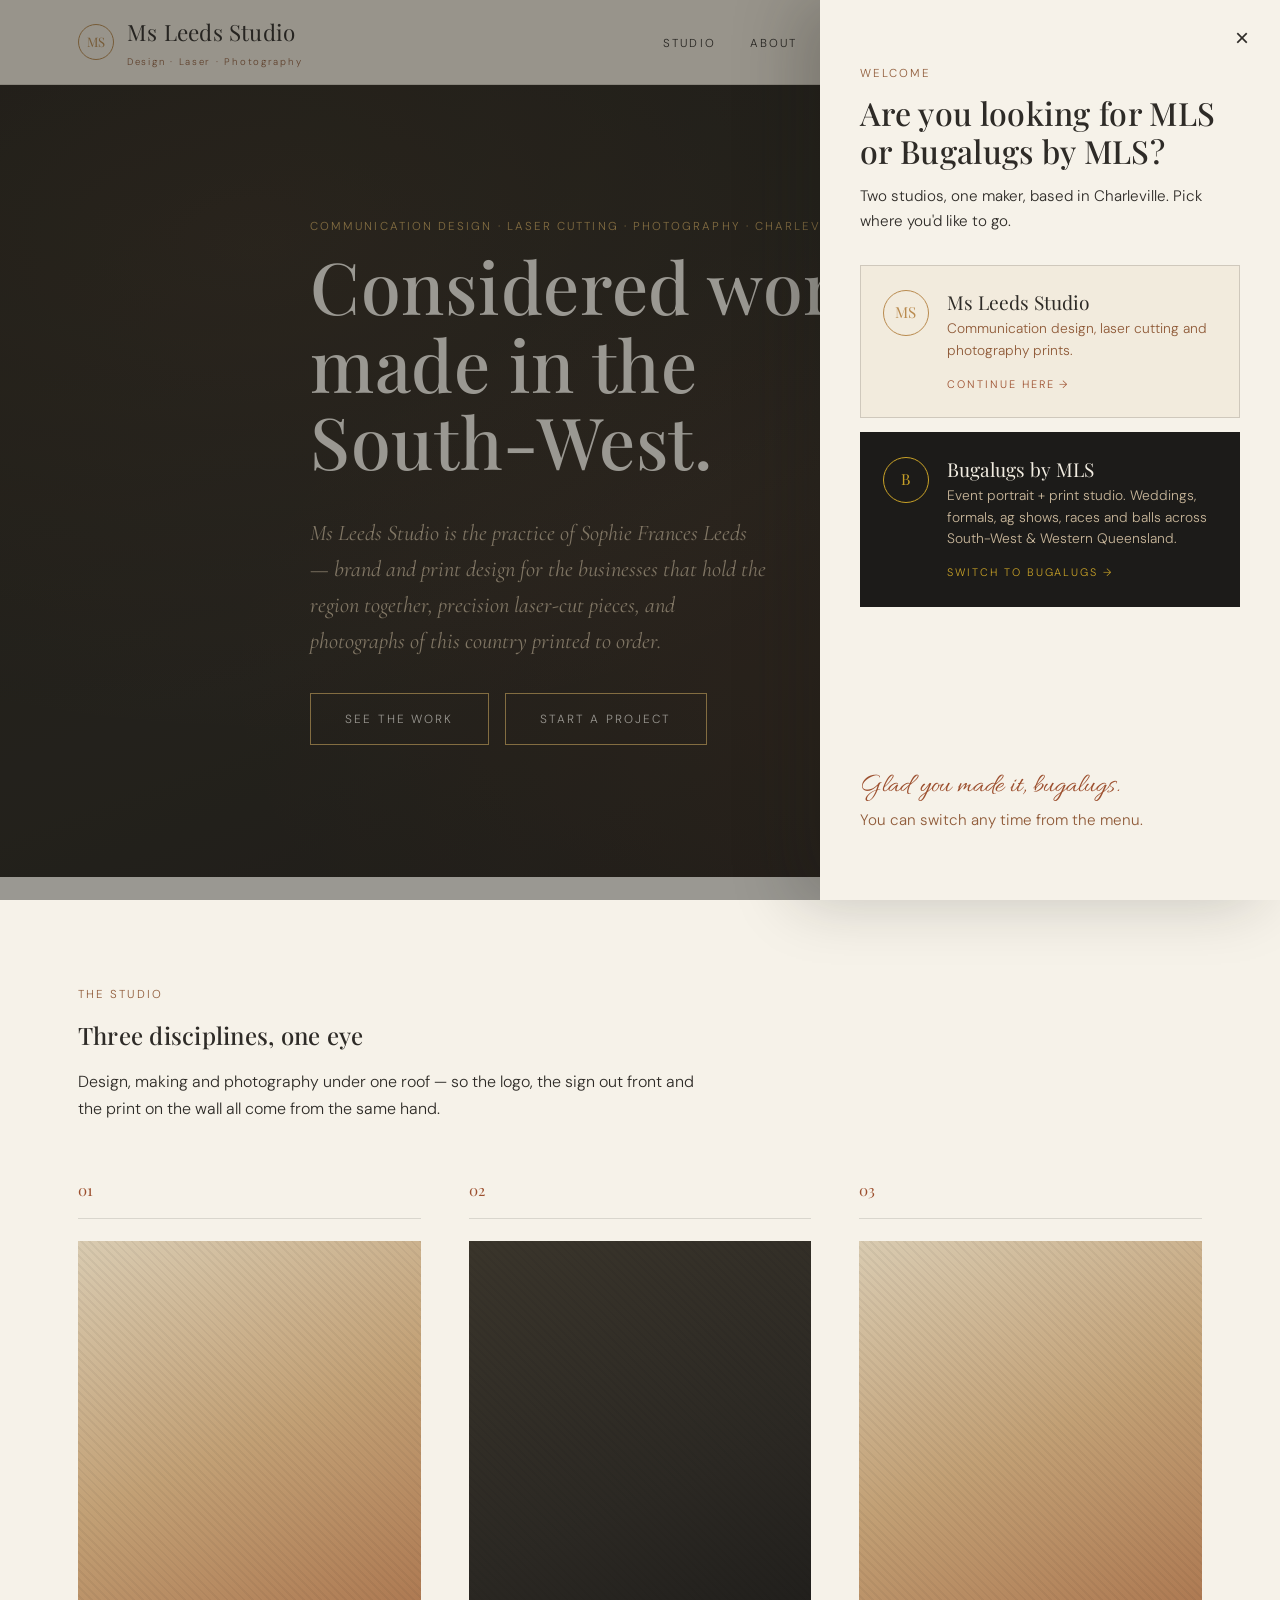
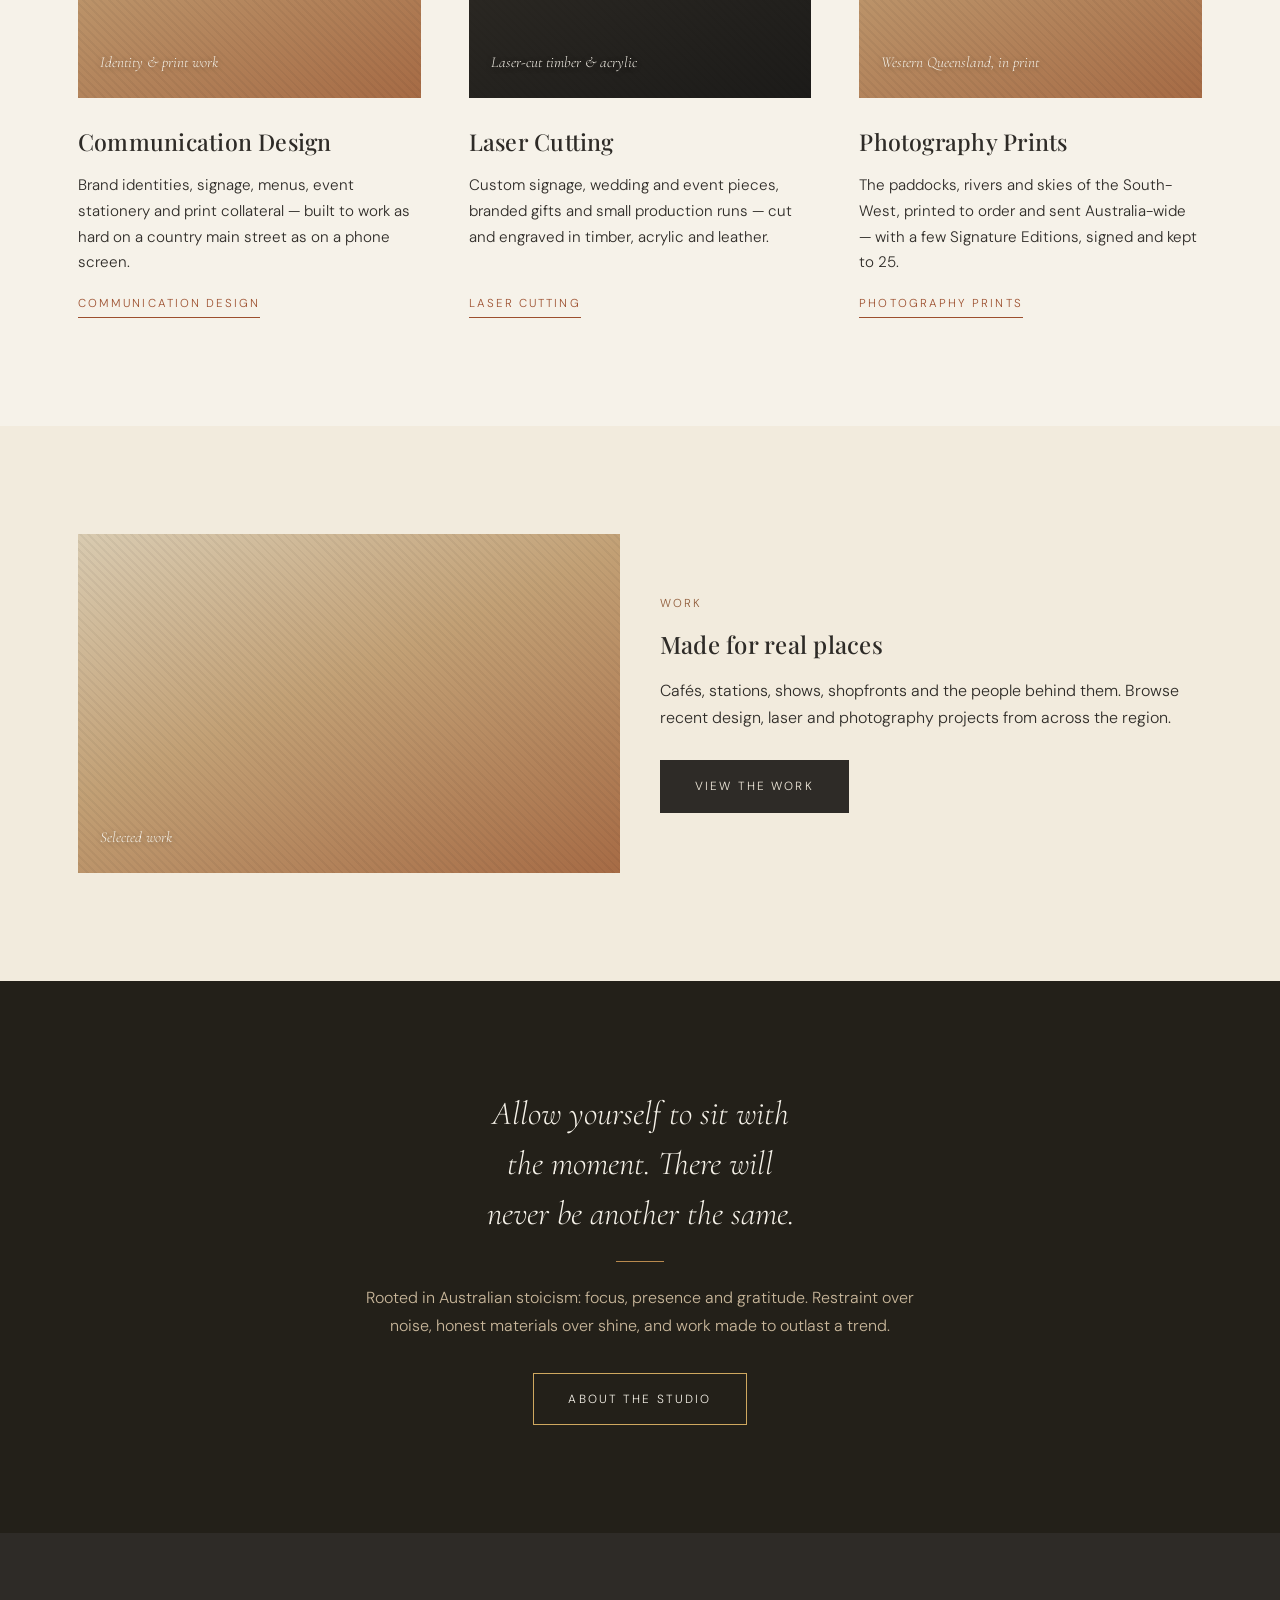
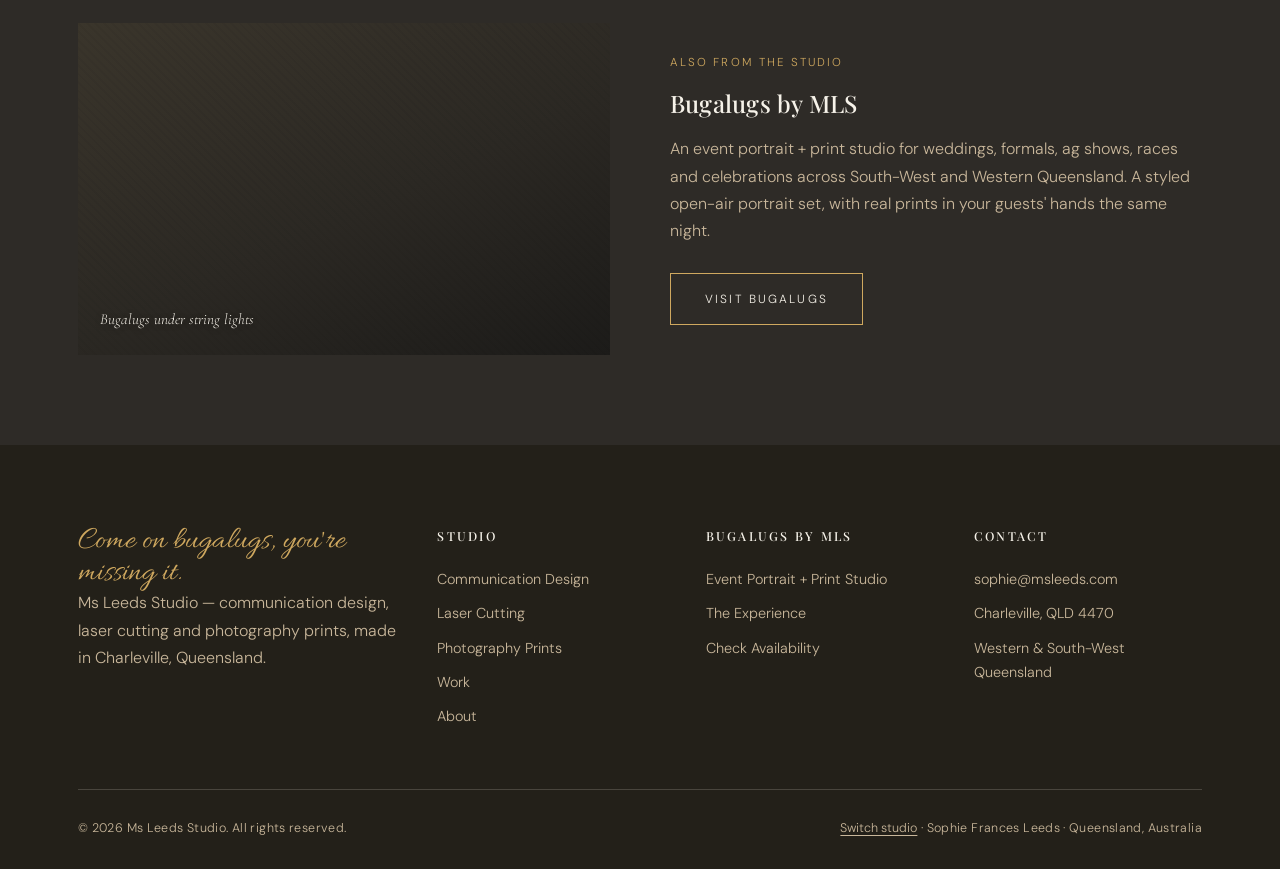
==== commit 60fd3de5: "Prints tiers, Ms Leeds Studio spelling, live enquiry forms and UX pass - Correct brand spelling to "" ====
--- a/index.html
+++ b/index.html
@@ -3,18 +3,45 @@
 <head>
 <meta charset="UTF-8">
 <meta name="viewport" content="width=device-width, initial-scale=1.0">
-<title>MS Leeds Studio — Communication Design, Laser Cutting & Photography</title>
+<title>Ms Leeds Studio — Communication Design, Laser Cutting & Photography</title>
 <link rel="icon" type="image/svg+xml" href="data:image/svg+xml,%3Csvg xmlns='http://www.w3.org/2000/svg' viewBox='0 0 64 64'%3E%3Ccircle cx='32' cy='32' r='31' fill='%232e2b27'/%3E%3Ctext x='32' y='41' font-family='Georgia,serif' font-size='22' fill='%23cfa85f' text-anchor='middle'%3EMS%3C/text%3E%3C/svg%3E">
-<meta name="description" content="MS Leeds Studio is the Charleville practice of Sophie Frances Leeds: communication design for regional business, precision laser cutting, and photography of Western Queensland printed to order. Home of Bugalugs by MLS.">
+<meta name="description" content="Ms Leeds Studio is the Charleville practice of Sophie Frances Leeds: communication design for regional business, precision laser cutting, and photography of Western Queensland printed to order. Home of Bugalugs by MLS.">
 <link rel="preconnect" href="https://fonts.googleapis.com">
 <link href="https://fonts.googleapis.com/css2?family=Playfair+Display:wght@500;600&family=Cormorant+Garamond:ital@1&family=Allura&family=DM+Sans:wght@300;400;500&display=swap" rel="stylesheet">
 <link rel="stylesheet" href="css/style.css">
+<meta property="og:type" content="website">
+<meta property="og:site_name" content="Ms Leeds Studio">
+<meta property="og:title" content="Ms Leeds Studio">
+<meta property="og:description" content="Communication design, laser cutting and photography prints, made in Charleville, Queensland.">
+<meta property="og:locale" content="en_AU">
+<script type="application/ld+json">
+{
+  "@context": "https://schema.org",
+  "@type": "ProfessionalService",
+  "name": "Ms Leeds Studio",
+  "description": "Communication design, laser cutting and photography prints in Charleville, Queensland.",
+  "email": "sophie@msleeds.com",
+  "founder": {
+    "@type": "Person",
+    "name": "Sophie Frances Leeds"
+  },
+  "address": {
+    "@type": "PostalAddress",
+    "addressLocality": "Charleville",
+    "addressRegion": "QLD",
+    "postalCode": "4470",
+    "addressCountry": "AU"
+  },
+  "areaServed": "Australia"
+}
+</script>
 </head>
 <body>
+<a class="skip-link" href="#main">Skip to content</a>
 
 <header class="site-header">
   <div class="container">
-    <a href="index.html" class="brand-mark"><span class="monogram" aria-hidden="true">MS</span><span>MS LEEDS STUDIO<small>Design · Laser · Photography</small></span></a>
+    <a href="index.html" class="brand-mark"><span class="monogram" aria-hidden="true">MS</span><span>Ms Leeds Studio<small>Design · Laser · Photography</small></span></a>
     <nav class="main-nav" aria-label="Main">
       <ul>
         <li><a href="studio.html">Studio</a></li>
@@ -27,12 +54,14 @@
     <button class="nav-toggle" aria-label="Toggle navigation" aria-expanded="false"><span></span><span></span><span></span></button>
   </div>
 </header>
+
+<main id="main">
 <section class="hero">
   <div class="hero-texture"></div>
   <div class="container">
     <span class="eyebrow on-dark">Communication Design · Laser Cutting · Photography · Charleville, QLD</span>
     <h1>Considered work, made in the <span style="white-space:nowrap;">South-West.</span></h1>
-    <p class="lede">MS Leeds Studio is the practice of Sophie Frances Leeds — brand and print design for the businesses that hold the region together, precision laser-cut pieces, and photographs of this country printed to order.</p>
+    <p class="lede">Ms Leeds Studio is the practice of Sophie Frances Leeds — brand and print design for the businesses that hold the region together, precision laser-cut pieces, and photographs of this country printed to order.</p>
     <div class="hero-actions">
       <a href="work.html" class="btn btn-on-dark">See the Work</a>
       <a href="contact.html" class="btn btn-on-dark">Start a Project</a>
@@ -66,7 +95,7 @@
         <span class="num">03</span>
         <div class="frame tall"><span class="frame-caption">Western Queensland, in print</span></div>
         <h3>Photography Prints</h3>
-        <p>The paddocks, rivers and skies of the South-West, printed to order on archival stock and sent Australia-wide.</p>
+        <p>The paddocks, rivers and skies of the South-West, printed to order and sent Australia-wide &mdash; with a few Signature Editions, signed and kept to 25.</p>
         <a href="studio.html#prints" class="text-link">Photography Prints</a>
       </article>
     </div>
@@ -106,12 +135,14 @@
   </div>
 </section>
 
+</main>
+
 <footer class="site-footer">
   <div class="container">
     <div class="footer-grid">
       <div class="footer-brand">
         <span class="script">Come on bugalugs, you're missing it.</span>
-        <p>MS Leeds Studio — communication design, laser cutting and photography prints, made in Charleville, Queensland.</p>
+        <p>Ms Leeds Studio — communication design, laser cutting and photography prints, made in Charleville, Queensland.</p>
       </div>
       <div>
         <h4>Studio</h4>
@@ -141,7 +172,7 @@
       </div>
     </div>
     <div class="footer-bottom">
-      <span>&copy; <span data-year></span> MS Leeds Studio. All rights reserved.</span>
+      <span>&copy; <span data-year></span> Ms Leeds Studio. All rights reserved.</span>
       <span><button type="button" class="link-button" data-open-chooser>Switch studio</button> · Sophie Frances Leeds · Queensland, Australia</span>
     </div>
   </div>
--- a/css/style.css
+++ b/css/style.css
@@ -1,12 +1,12 @@
 /* ==========================================================================
-   MS LEEDS STUDIO — Design System
+   Ms Leeds Studio — Design System
    Blend of Brand Bible Edition 05 directions 1a (Paddock Archive) and
    1b (Collector's Cabinet): charcoal/gold base with one rust accent
    and the Allura tagline script carried through.
    ========================================================================== */
 
 :root {
-  /* Core palette — MS LEEDS STUDIO */
+  /* Core palette — Ms Leeds Studio */
   --ink: #2e2b27;              /* Ironbark Ink */
   --charcoal: #232019;         /* Collector's Cabinet ground */
   --linen: #f2ebdd;            /* Bleached Linen */
@@ -14,12 +14,14 @@
   --sand: #cdb593;             /* River Sand */
   --kraft: #c2a075;            /* Kraft */
   --walnut: #a66b45;           /* Walnut Clay */
+  --walnut-text: #8f5a38;      /* Walnut Clay, deepened for small text (WCAG AA 4.8:1 on linen) */
   --rust: #9c4f2e;             /* Sun-Worn Rust — one accent per view */
   --dust: #c9b79b;             /* Dust */
   --gold: #b98a4e;             /* Stockman's Hat / foil gold */
   --gold-bright: #cfa85f;      /* brighter foil highlight */
   --line: rgba(46, 43, 39, 0.14);
   --line-on-dark: rgba(242, 235, 221, 0.18);
+  --error: #a3321c;            /* form errors only (5.6:1 on linen) */
 
   /* Type */
   --font-display: "Playfair Display", "Times New Roman", serif;
@@ -69,7 +71,7 @@
   font-size: 0.72rem;
   letter-spacing: var(--tracking-caps);
   text-transform: uppercase;
-  color: var(--walnut);
+  color: var(--walnut-text);
   display: block;
   margin-bottom: 0.9em;
 }
@@ -149,15 +151,15 @@
   align-items: center;
   gap: 13px;
   font-family: var(--font-display);
-  font-size: 1.3rem;
-  letter-spacing: var(--tracking-wide);
+  font-size: 1.4rem;
+  letter-spacing: 0.01em;
 }
 .brand-mark small {
   display: block;
   font-family: var(--font-body);
   font-size: 0.6rem;
   letter-spacing: var(--tracking-caps);
-  color: var(--walnut);
+  color: var(--walnut-text);
   margin-top: 3px;
 }
 .monogram {
@@ -354,7 +356,7 @@
   letter-spacing: var(--tracking-caps);
   text-transform: uppercase;
   margin-bottom: 8px;
-  color: var(--walnut);
+  color: var(--walnut-text);
 }
 .on-dark .field label { color: var(--gold-bright); }
 .field input,
@@ -376,8 +378,31 @@
   color: var(--paper);
 }
 .field textarea { min-height: 130px; resize: vertical; }
+/* 16px minimum stops iOS Safari zooming the page when a field is focused */
+.field input, .field select, .field textarea { font-size: 1rem; min-height: 50px; border-color: rgba(46, 43, 39, 0.28); }
+.field input:focus, .field select:focus, .field textarea:focus { outline: 2px solid var(--ink); outline-offset: 1px; border-color: var(--ink); }
+.field label .optional { text-transform: none; letter-spacing: 0.02em; color: var(--walnut-text); opacity: 0.85; font-size: 0.78rem; }
+.field.is-invalid input, .field.is-invalid select, .field.is-invalid textarea { border-color: var(--error); border-width: 2px; }
+.field-error { color: var(--error); font-size: 0.85rem; font-weight: 400; margin: 8px 0 0; }
+.field-error::before { content: "! "; font-weight: 500; }
+.hp-field { position: absolute; left: -9999px; width: 1px; height: 1px; overflow: hidden; }
+.btn-block { width: 100%; padding: 18px 34px; font-size: 0.78rem; }
+.btn:disabled { opacity: 0.6; cursor: progress; }
+.form-error { padding: 18px 22px; border: 2px solid var(--error); margin-top: 20px; }
+.form-success:focus { outline: none; }
+.next-steps { counter-reset: step; margin: 28px 0 34px; padding: 0; }
+.next-steps li { counter-increment: step; position: relative; padding: 0 0 18px 48px; font-size: 0.92rem; }
+.next-steps li::before {
+  content: counter(step);
+  position: absolute; left: 0; top: 0;
+  width: 30px; height: 30px; border-radius: 50%;
+  border: 1px solid var(--rust); color: var(--rust);
+  display: flex; align-items: center; justify-content: center;
+  font-family: var(--font-display); font-size: 0.85rem;
+}
+.next-steps strong { display: block; font-weight: 500; }
 .field-row { display: grid; grid-template-columns: 1fr 1fr; gap: 20px; }
-.form-note { font-size: 0.85rem; color: var(--walnut); margin-top: 18px; }
+.form-note { font-size: 0.85rem; color: var(--walnut-text); margin-top: 18px; }
 .on-dark .form-note { color: var(--dust); }
 .form-success {
   display: none;
@@ -410,7 +435,7 @@
 }
 .footer-grid ul li { margin-bottom: 10px; font-size: 0.9rem; }
 .footer-grid ul a:hover { color: var(--gold-bright); }
-.footer-brand .script { margin-bottom: 14px; }
+.footer-brand .script { margin-bottom: 14px; color: var(--gold-bright); }
 .footer-bottom {
   display: flex;
   justify-content: space-between;
@@ -513,7 +538,7 @@
   font-size: 0.7rem;
   letter-spacing: var(--tracking-caps);
   text-transform: uppercase;
-  color: var(--walnut);
+  color: var(--walnut-text);
   font-weight: 500;
 }
 
@@ -526,7 +551,31 @@
 }
 .filter-row button.active, .filter-row button:hover { background: var(--ink); color: var(--linen); border-color: var(--ink); }
 .work-card h3 { font-size: 1.05rem; margin: 16px 0 2px; }
-.work-card p { font-size: 0.85rem; color: var(--walnut); margin: 0; }
+.work-card p { font-size: 0.85rem; color: var(--walnut-text); margin: 0; }
+
+/* ---- Prints: edition comparison + cards ---- */
+.edition-compare { display: grid; grid-template-columns: 1fr 1fr; gap: 0; max-width: 980px; margin: 0 auto; border: 1px solid var(--line); }
+.edition-col { padding: 40px 38px; background: var(--paper); display: flex; flex-direction: column; }
+.edition-col .service-list { margin-bottom: 26px; flex-grow: 1; }
+.edition-col.signature { background: var(--charcoal); color: var(--paper); }
+.edition-col.signature h3 { color: var(--paper); }
+.edition-col.signature .service-list li { border-color: var(--line-on-dark); }
+.edition-col.signature .text-link { color: var(--gold-bright); }
+.edition-tag {
+  font-size: 0.7rem; letter-spacing: var(--tracking-caps); text-transform: uppercase;
+  color: var(--walnut-text); margin-bottom: 22px;
+}
+.edition-col.signature .edition-tag { color: var(--gold-bright); }
+.signature-band { border-top: 1px solid rgba(207, 168, 95, 0.35); }
+.signature-card .print-sub { color: var(--dust); }
+.signature-card h3 { color: var(--paper); }
+.signature-card .print-price { color: var(--gold-bright); }
+.print-card { border-bottom: 1px solid var(--line); padding-bottom: 6px; }
+.print-meta { display: flex; justify-content: space-between; align-items: baseline; gap: 12px; margin-top: 16px; }
+.print-meta h3 { font-size: 1.05rem; margin: 0; }
+.print-price { font-family: var(--font-body); font-size: 0.85rem; color: var(--walnut-text); white-space: nowrap; }
+.print-badge { font-size: 0.62rem; letter-spacing: var(--tracking-caps); text-transform: uppercase; color: var(--walnut-text); white-space: nowrap; }
+.print-sub { font-size: 0.85rem; color: var(--walnut-text); margin: 4px 0 14px; }
 
 /* ---- First-visit studio chooser (slides in from the right) ---- */
 .chooser-scrim {
@@ -557,7 +606,7 @@
 }
 .brand-chooser.is-open { transform: translateX(0); }
 .brand-chooser[hidden], .chooser-scrim[hidden] { display: none; }
-.brand-chooser .eyebrow { color: #a66b45; }
+.brand-chooser .eyebrow { color: #8f5a38; }
 .brand-chooser h2 {
   font-size: clamp(1.6rem, 3vw, 2rem);
   line-height: 1.2;
@@ -602,14 +651,14 @@
 .chooser-option.opt-mls { background: #f2ebdd; border-color: rgba(46, 43, 39, 0.18); color: #2e2b27; }
 .chooser-option.opt-mls:hover, .chooser-option.opt-mls:focus-visible { border-color: #9c4f2e; }
 .chooser-option.opt-mls .monogram { border-color: #b98a4e; color: #b98a4e; }
-.chooser-option.opt-mls .chooser-desc { color: #a66b45; }
+.chooser-option.opt-mls .chooser-desc { color: #8f5a38; }
 .chooser-option.opt-mls .chooser-cta { color: #9c4f2e; }
 .chooser-option.opt-bug { background: #1c1b19; border-color: #1c1b19; color: #f1ece1; }
 .chooser-option.opt-bug:hover, .chooser-option.opt-bug:focus-visible { border-color: #c9a227; }
 .chooser-option.opt-bug .monogram { border-color: #c9a227; color: #c9a227; }
 .chooser-option.opt-bug .chooser-desc { color: #c9b79b; }
 .chooser-option.opt-bug .chooser-cta { color: #c9a227; }
-.chooser-foot { margin-top: auto; padding-top: 24px; font-size: 0.8rem; color: #a66b45; }
+.chooser-foot { margin-top: auto; padding-top: 24px; font-size: 0.8rem; color: #8f5a38; }
 .chooser-foot .script { display: block; font-size: 1.7rem; color: #9c4f2e; margin-bottom: 8px; }
 .link-button {
   background: none; border: none; padding: 0; cursor: pointer;
@@ -617,6 +666,33 @@
 }
 @media (prefers-reduced-motion: reduce) {
   .brand-chooser, .chooser-scrim, .chooser-option { transition: none; }
+}
+
+/* ---- Accessibility: skip link + visible keyboard focus ---- */
+.skip-link {
+  position: absolute; left: 16px; top: -60px; z-index: 400;
+  background: var(--ink); color: var(--linen); padding: 12px 18px;
+  font-size: 0.8rem; letter-spacing: 0.04em;
+}
+.skip-link:focus { top: 12px; }
+a:focus-visible, button:focus-visible { outline: 2px solid var(--rust); outline-offset: 3px; }
+.on-dark a:focus-visible, .section-dark a:focus-visible, .hero a:focus-visible,
+.site-footer a:focus-visible, .site-footer button:focus-visible { outline-color: var(--gold-bright); }
+
+/* ---- Sticky mobile call to action (Bugalugs) ---- */
+.mobile-cta { display: none; }
+@media (max-width: 760px) {
+  .mobile-cta {
+    display: flex; align-items: center; justify-content: center;
+    position: fixed; left: 12px; right: 12px; bottom: 12px; z-index: 150;
+    min-height: 54px; padding: 0 20px;
+    background: var(--ink); color: var(--linen);
+    font-size: 0.78rem; letter-spacing: var(--tracking-caps); text-transform: uppercase;
+    box-shadow: 0 10px 30px rgba(28, 27, 25, 0.3);
+    transition: transform 0.3s ease, opacity 0.3s ease;
+  }
+  .mobile-cta.is-hidden { transform: translateY(140%); opacity: 0; pointer-events: none; }
+  body.has-mobile-cta .site-footer { padding-bottom: 96px; }
 }
 
 /* ---- Responsive ---- */
@@ -642,6 +718,8 @@
   section { padding: 72px 0; }
   .subbrand-strip .grid-2 { gap: 34px; }
   .service-meta { grid-template-columns: 1fr; gap: 10px; }
+  .edition-compare { grid-template-columns: 1fr; }
+  .edition-col { padding: 32px 24px; }
   .brand-chooser { padding: 60px 22px 28px; }
   .chooser-option { padding: 20px 18px; }
 }
